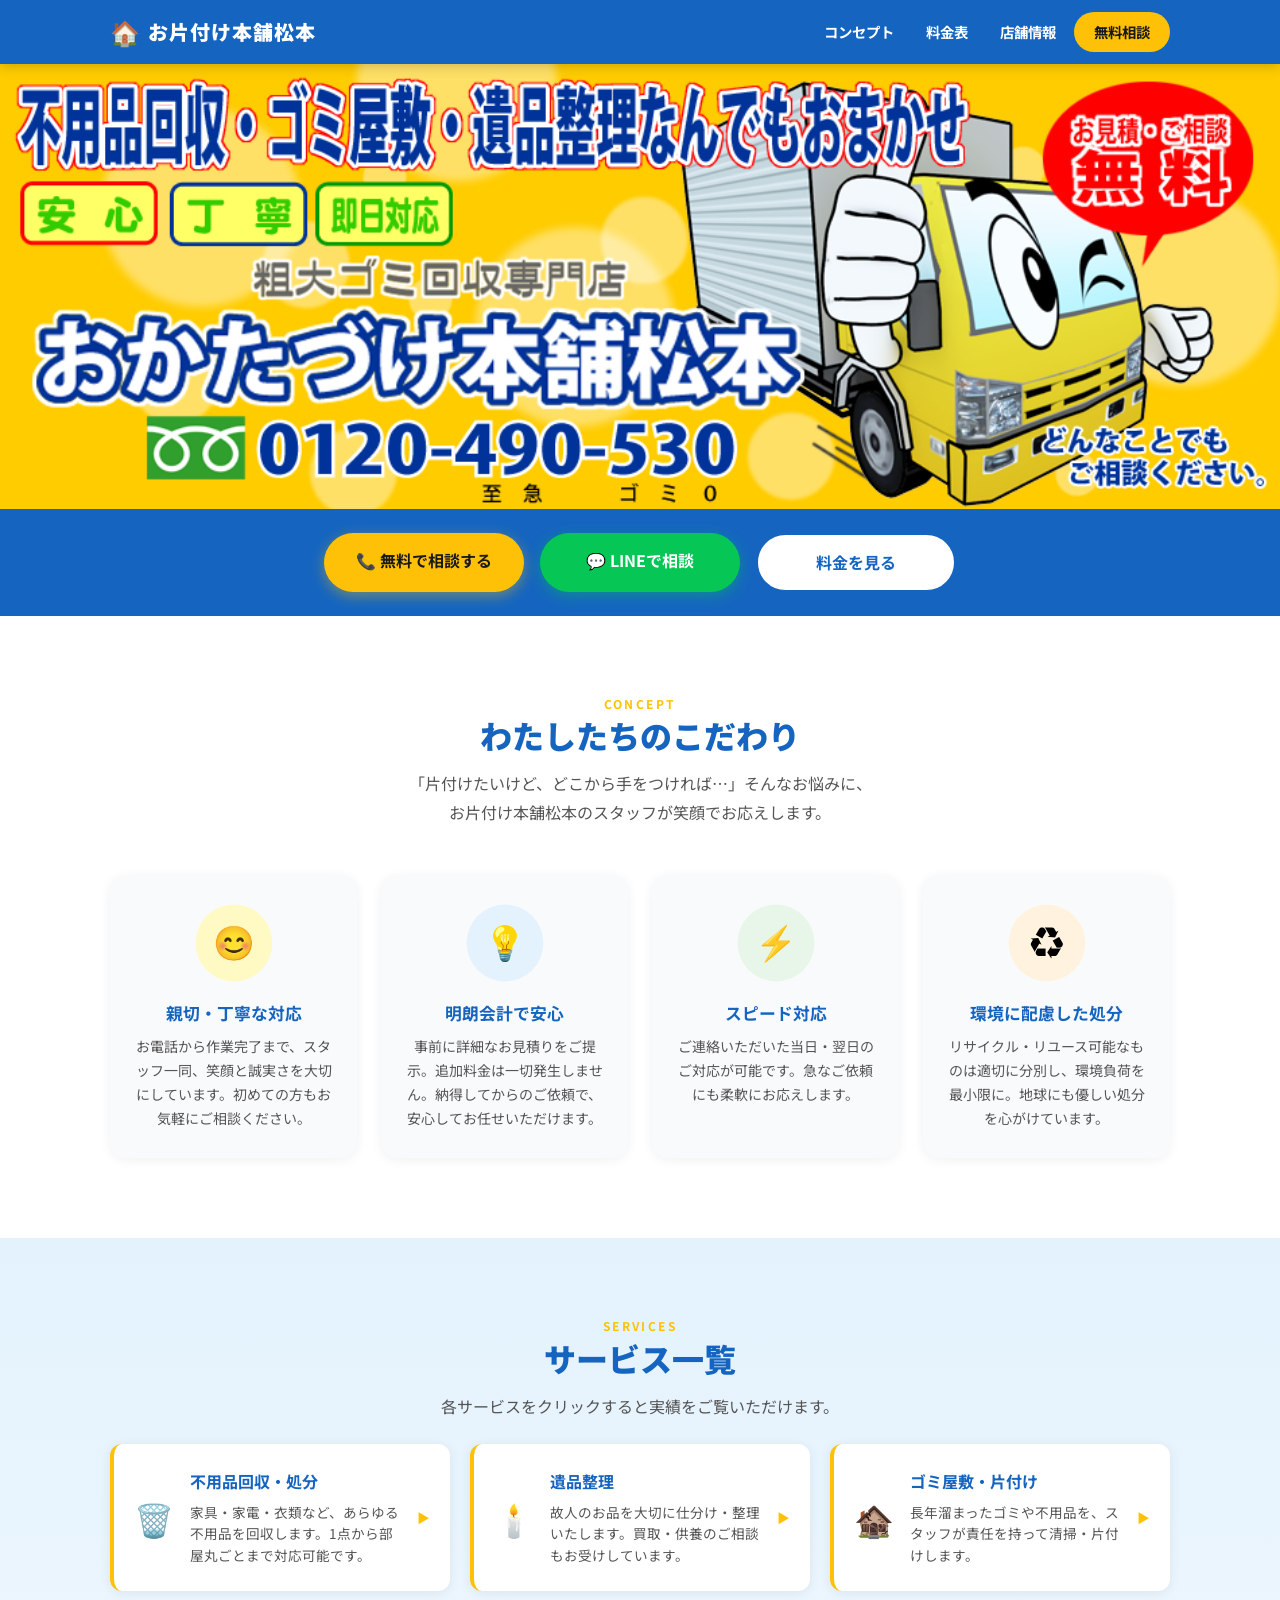
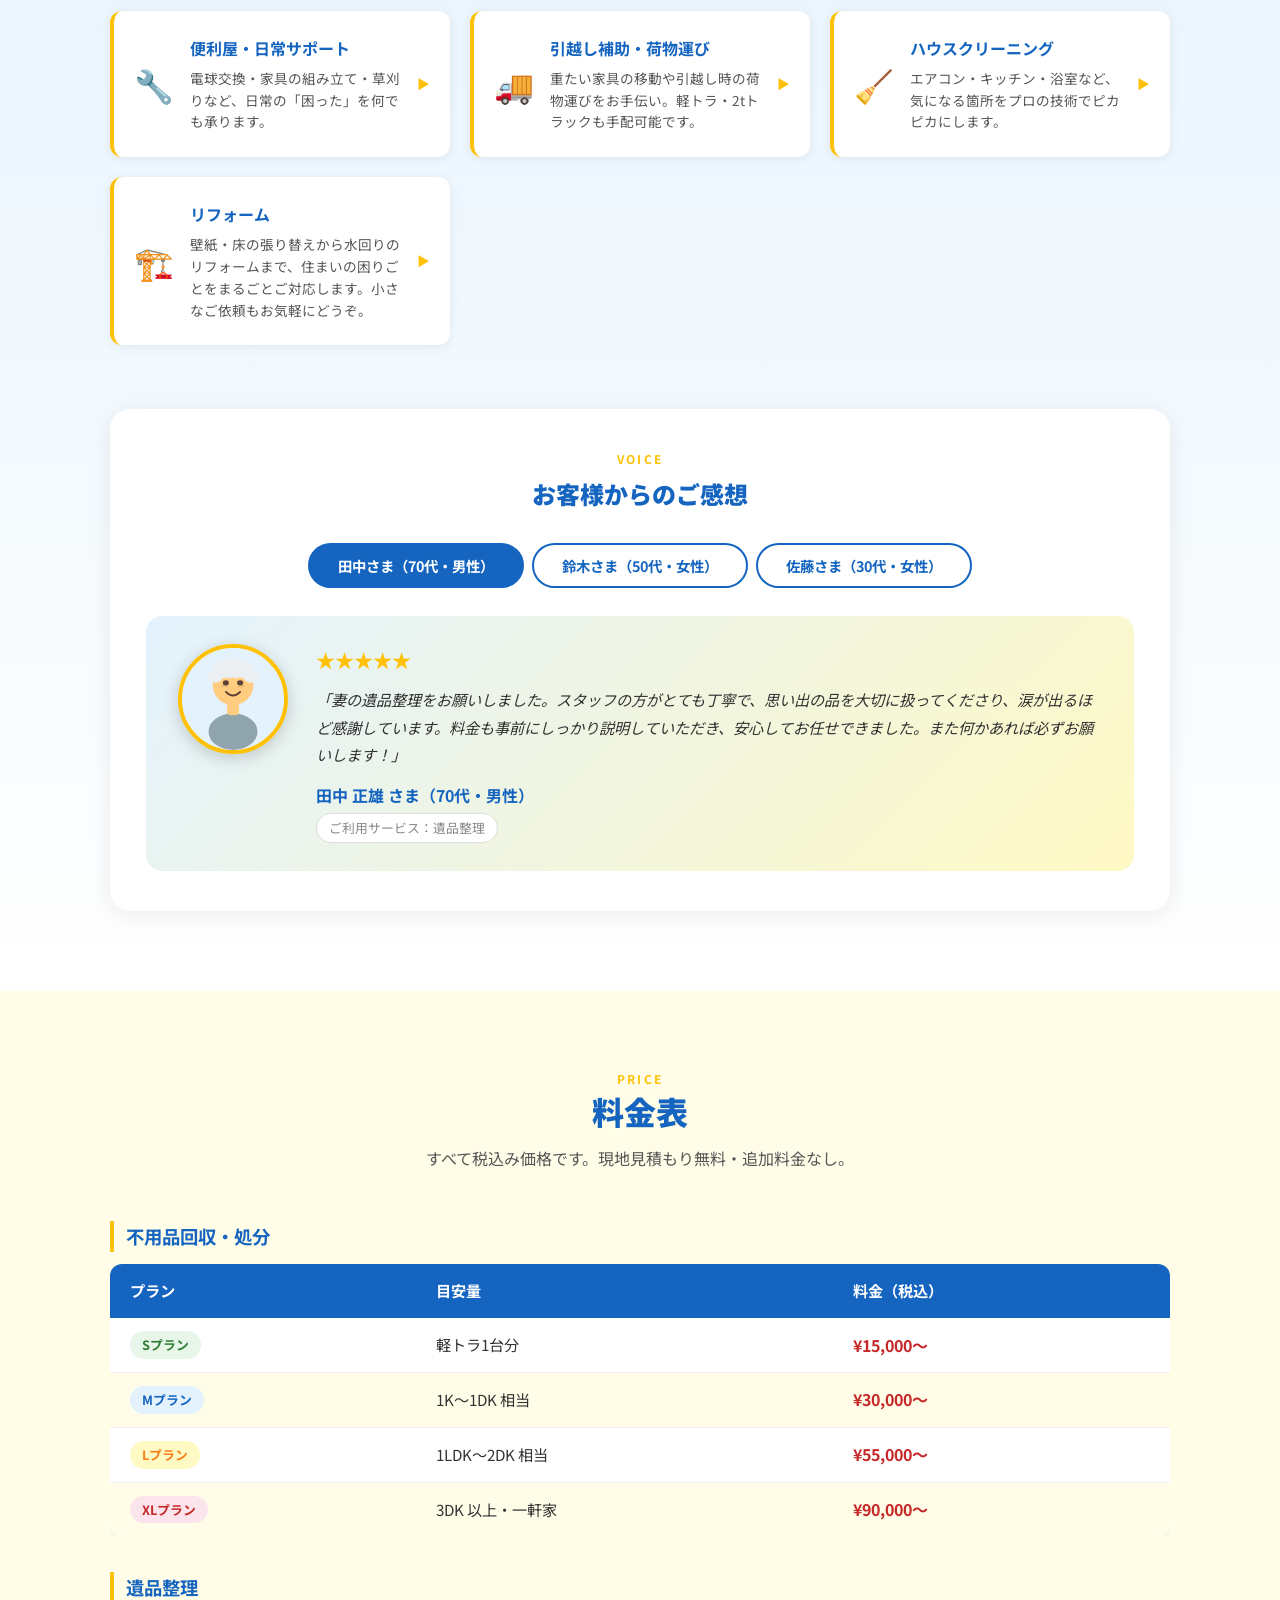
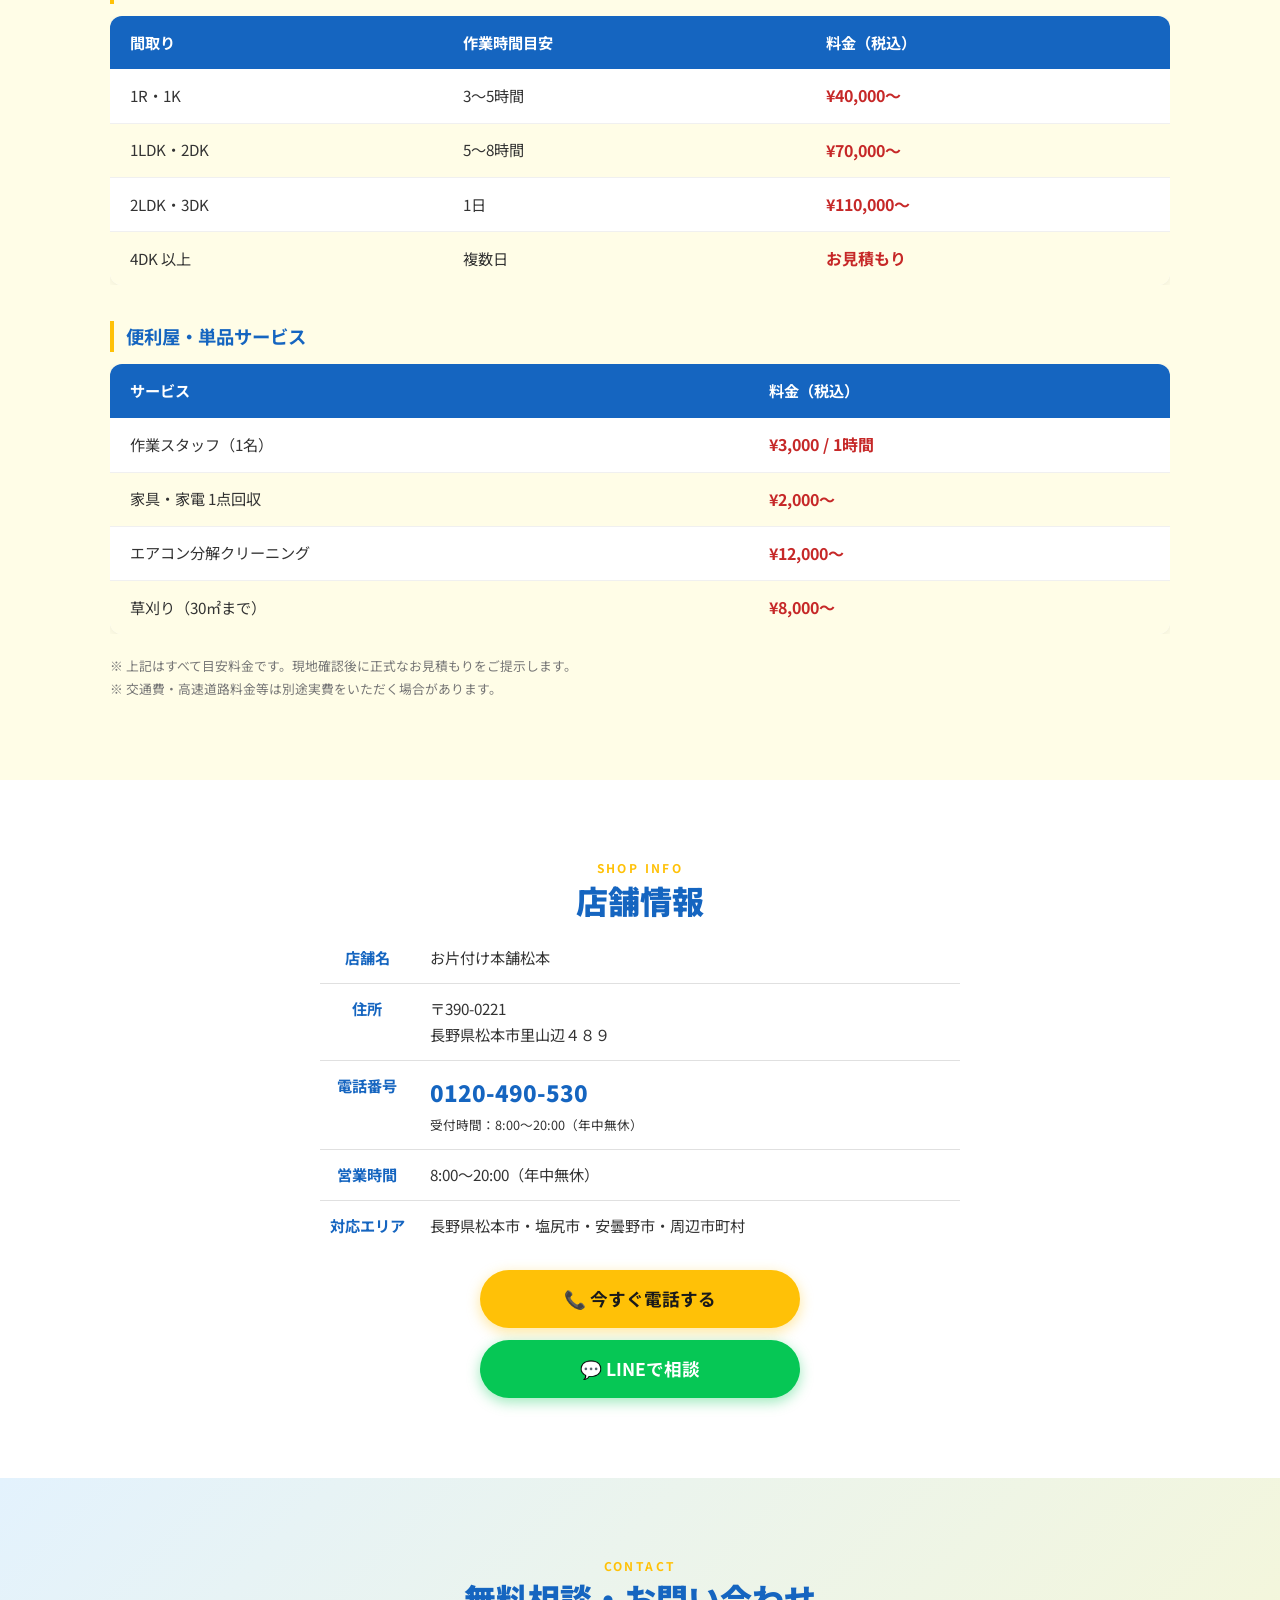
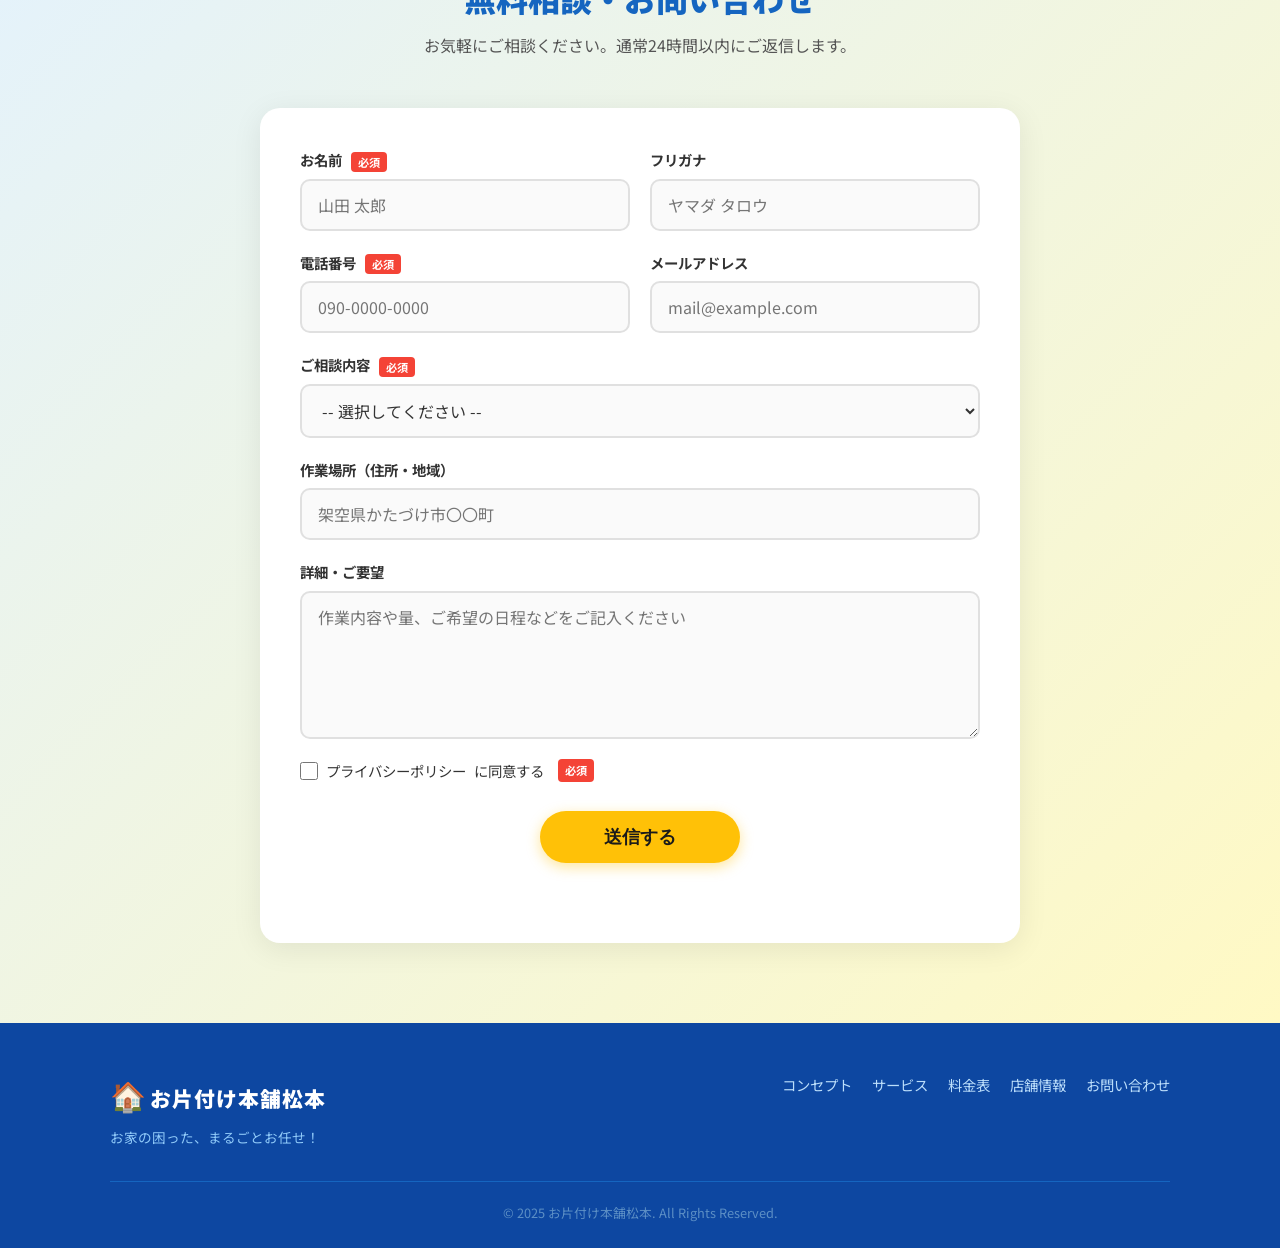
==== index.html @ a3d0c319 "Initial commit" ====
<!DOCTYPE html>
<html lang="ja" prefix="og: https://ogp.me/ns#">
<head>
  <meta charset="UTF-8" />
  <meta name="viewport" content="width=device-width, initial-scale=1.0" />

  <!-- ===== SEO 基本メタ ===== -->
  <title>お片付け本舗松本｜松本市の不用品回収・遺品整理・ゴミ屋敷片付け・リフォーム 0120-490-530</title>
  <meta name="description" content="長野県松本市の不用品回収・遺品整理・ゴミ屋敷片付け・便利屋・ハウスクリーニング・リフォームならお片付け本舗松本にお任せ！即日対応・明朗会計・無料見積もり。0120-490-530へお気軽にどうぞ。松本市・塩尻市・安曇野市対応。" />
  <meta name="keywords" content="不用品回収 松本市,遺品整理 松本市,ゴミ屋敷 片付け 松本,便利屋 松本,ハウスクリーニング 松本,リフォーム 松本,不用品処分 長野県,粗大ゴミ 松本,お片付け本舗松本" />
  <meta name="robots" content="index, follow" />
  <meta name="author" content="お片付け本舗松本" />
  <link rel="canonical" href="https://okatazuke-matsumoto.jp/" />

  <!-- ===== OGP（SNSシェア用） ===== -->
  <meta property="og:type" content="website" />
  <meta property="og:title" content="お片付け本舗松本｜松本市の不用品回収・遺品整理・ゴミ屋敷片付け" />
  <meta property="og:description" content="松本市・塩尻市・安曇野市の不用品回収・遺品整理・ゴミ屋敷片付けはお片付け本舗松本へ。即日対応・無料見積もり。0120-490-530" />
  <meta property="og:url" content="https://okatazuke-matsumoto.jp/" />
  <meta property="og:site_name" content="お片付け本舗松本" />
  <meta property="og:image" content="https://okatazuke-matsumoto.jp/images/image-1780885505941.png" />
  <meta property="og:locale" content="ja_JP" />
  <meta name="twitter:card" content="summary_large_image" />
  <meta name="twitter:title" content="お片付け本舗松本｜松本市の不用品回収・遺品整理" />
  <meta name="twitter:description" content="松本市・塩尻市・安曇野市の不用品回収・遺品整理・ゴミ屋敷片付けはお片付け本舗松本へ。即日対応・無料見積もり。0120-490-530" />
  <meta name="twitter:image" content="https://okatazuke-matsumoto.jp/images/image-1780885505941.png" />

  <!-- ===== 構造化データ（JSON-LD） ===== -->
  <script type="application/ld+json">
  {
    "@context": "https://schema.org",
    "@type": "LocalBusiness",
    "name": "お片付け本舗松本",
    "description": "松本市・塩尻市・安曇野市の不用品回収・遺品整理・ゴミ屋敷片付け・便利屋・ハウスクリーニング・リフォームを行う専門店",
    "url": "https://okatazuke-matsumoto.jp/",
    "telephone": "0120-490-530",
    "address": {
      "@type": "PostalAddress",
      "streetAddress": "里山辺４８９",
      "addressLocality": "松本市",
      "addressRegion": "長野県",
      "postalCode": "390-0221",
      "addressCountry": "JP"
    },
    "geo": {
      "@type": "GeoCoordinates",
      "latitude": 36.2048,
      "longitude": 137.9671
    },
    "openingHoursSpecification": {
      "@type": "OpeningHoursSpecification",
      "dayOfWeek": ["Monday","Tuesday","Wednesday","Thursday","Friday","Saturday","Sunday"],
      "opens": "08:00",
      "closes": "20:00"
    },
    "priceRange": "¥¥",
    "image": "https://okatazuke-matsumoto.jp/images/image-1780885505941.png",
    "areaServed": ["松本市","塩尻市","安曇野市"],
    "serviceType": ["不用品回収","遺品整理","ゴミ屋敷片付け","便利屋","ハウスクリーニング","リフォーム"],
    "hasMap": "https://maps.google.com/?q=長野県松本市里山辺489"
  }
  </script>

  <link rel="stylesheet" href="css/style.css?v=2" />
  <link rel="preconnect" href="https://fonts.googleapis.com" />
  <link rel="preconnect" href="https://fonts.gstatic.com" crossorigin />
  <link href="https://fonts.googleapis.com/css2?family=Noto+Sans+JP:wght@400;700;900&display=swap" rel="stylesheet" />
</head>
<body>

  <!-- ========== ヘッダー / ナビ ========== -->
  <header class="site-header">
    <div class="header-inner">
      <div class="logo">
        <span class="logo-icon">🏠</span>
        <span class="logo-text">お片付け本舗松本</span>
      </div>
      <button class="hamburger" id="hamburger" aria-label="メニューを開く">
        <span></span><span></span><span></span>
      </button>
      <nav class="global-nav" id="global-nav">
        <ul>
          <li><a href="#concept">コンセプト</a></li>
          <li><a href="#price">料金表</a></li>
          <li><a href="#shop">店舗情報</a></li>
          <li><a href="#contact" class="nav-cta">無料相談</a></li>
        </ul>
      </nav>
    </div>
  </header>

  <!-- ========== トップバナー ========== -->
  <div class="top-banner">
    <img src="images/image-1780885505941.png" alt="松本市の不用品回収・ゴミ屋敷片付け・遺品整理はお片付け本舗松本へ。0120-490-530 即日対応・無料見積もり" width="960" height="200" loading="eager" />
  </div>

  <!-- ========== CTA ボタンエリア ========== -->
  <div class="hero-cta-bar">
    <a href="tel:0120490530" class="btn btn-primary">📞 無料で相談する</a>
    <a href="https://line.me/R/ti/p/@371yrdnm" class="btn btn-line" target="_blank" rel="noopener">💬 LINEで相談</a>
    <a href="#price" class="btn btn-secondary">料金を見る</a>
  </div>

  <!-- ========== ヒーロー ========== -->
  <section class="hero" id="top">
    <div class="hero-bg">
      <!-- SVGイラスト（家とトラック） -->
      <svg class="hero-illust" viewBox="0 0 800 400" xmlns="http://www.w3.org/2000/svg" aria-hidden="true">
        <!-- 空 -->
        <rect width="800" height="400" fill="#e8f4fd"/>
        <!-- 雲 -->
        <ellipse cx="150" cy="80" rx="70" ry="35" fill="white" opacity="0.9"/>
        <ellipse cx="200" cy="65" rx="55" ry="30" fill="white" opacity="0.9"/>
        <ellipse cx="100" cy="75" rx="50" ry="28" fill="white" opacity="0.9"/>
        <ellipse cx="600" cy="60" rx="60" ry="28" fill="white" opacity="0.85"/>
        <ellipse cx="650" cy="48" rx="50" ry="25" fill="white" opacity="0.85"/>
        <ellipse cx="555" cy="58" rx="45" ry="22" fill="white" opacity="0.85"/>
        <!-- 太陽 -->
        <circle cx="700" cy="90" r="45" fill="#FFD700" opacity="0.9"/>
        <circle cx="700" cy="90" r="38" fill="#FFC200"/>
        <!-- 地面 -->
        <rect y="310" width="800" height="90" fill="#8BC34A"/>
        <rect y="340" width="800" height="60" fill="#7CB342"/>
        <!-- 道路 -->
        <rect y="330" width="800" height="40" fill="#90A4AE"/>
        <rect x="370" y="345" width="60" height="8" fill="white" rx="4"/>
        <!-- 家 -->
        <rect x="50" y="200" width="180" height="130" fill="#FFF9C4" rx="4"/>
        <polygon points="50,200 140,120 230,200" fill="#F9A825"/>
        <rect x="110" y="245" width="60" height="85" fill="#8D6E63" rx="3"/>
        <rect x="70" y="225" width="45" height="45" fill="#81D4FA" rx="3"/>
        <rect x="165" y="225" width="45" height="45" fill="#81D4FA" rx="3"/>
        <!-- 窓の格子 -->
        <line x1="92" y1="225" x2="92" y2="270" stroke="#B0BEC5" stroke-width="1.5"/>
        <line x1="70" y1="247" x2="115" y2="247" stroke="#B0BEC5" stroke-width="1.5"/>
        <line x1="187" y1="225" x2="187" y2="270" stroke="#B0BEC5" stroke-width="1.5"/>
        <line x1="165" y1="247" x2="210" y2="247" stroke="#B0BEC5" stroke-width="1.5"/>
        <!-- 木 -->
        <rect x="258" y="260" width="12" height="70" fill="#795548"/>
        <circle cx="264" cy="235" r="38" fill="#66BB6A"/>
        <circle cx="240" cy="255" r="28" fill="#81C784"/>
        <circle cx="290" cy="250" r="30" fill="#4CAF50"/>
        <!-- トラック -->
        <rect x="430" y="260" width="240" height="80" fill="#1565C0" rx="8"/>
        <rect x="600" y="225" width="70" height="115" fill="#1976D2" rx="6"/>
        <!-- キャビン窓 -->
        <rect x="608" y="235" width="52" height="40" fill="#81D4FA" rx="4"/>
        <!-- タイヤ -->
        <circle cx="480" cy="345" r="22" fill="#37474F"/>
        <circle cx="480" cy="345" r="13" fill="#607D8B"/>
        <circle cx="600" cy="345" r="22" fill="#37474F"/>
        <circle cx="600" cy="345" r="13" fill="#607D8B"/>
        <circle cx="650" cy="345" r="22" fill="#37474F"/>
        <circle cx="650" cy="345" r="13" fill="#607D8B"/>
        <!-- トラックのロゴ -->
        <text x="490" y="310" font-size="20" fill="white" font-family="sans-serif" font-weight="bold">お片付け本舗松本</text>
        <!-- 荷物ダンボール -->
        <rect x="445" y="230" width="50" height="40" fill="#FFCC80" rx="3"/>
        <rect x="505" y="215" width="55" height="55" fill="#FFB74D" rx="3"/>
        <rect x="565" y="235" width="45" height="35" fill="#FFA726" rx="3"/>
        <line x1="445" y1="250" x2="495" y2="250" stroke="#E65100" stroke-width="1.5"/>
        <line x1="470" y1="230" x2="470" y2="270" stroke="#E65100" stroke-width="1.5"/>
        <line x1="505" y1="242" x2="560" y2="242" stroke="#E65100" stroke-width="1.5"/>
        <line x1="532" y1="215" x2="532" y2="270" stroke="#E65100" stroke-width="1.5"/>
        <!-- 人物（スタッフ）-->
        <circle cx="390" cy="270" r="18" fill="#FFCC80"/>
        <rect x="373" y="288" width="34" height="42" fill="#1565C0" rx="4"/>
        <rect x="365" y="290" width="14" height="28" fill="#1565C0" rx="4"/>
        <rect x="407" y="290" width="14" height="28" fill="#1565C0" rx="4"/>
        <rect x="378" y="330" width="13" height="30" fill="#37474F" rx="3"/>
        <rect x="395" y="330" width="13" height="30" fill="#37474F" rx="3"/>
        <!-- ヘルメット -->
        <ellipse cx="390" cy="258" rx="20" ry="14" fill="#F9A825"/>
      </svg>
    </div>
    <div class="hero-content">
      <p class="hero-sub">不用品処分・遺品整理・便利屋サービス</p>
      <h1 class="hero-title">お家の困った、<br>まるごとお任せ！</h1>
      <p class="hero-desc">
        即日対応・明朗会計・丁寧な作業で<br>
        地域のみなさまのお悩みを解決します
      </p>
      <div class="hero-btns">
        <a href="tel:0120490530" class="btn btn-primary">📞 無料で相談する</a>
        <a href="#price" class="btn btn-secondary">料金を見る</a>
      </div>
      <div class="hero-badges">
        <span class="badge">📞 即日対応</span>
        <span class="badge">💰 明朗会計</span>
        <span class="badge">♻️ エコ回収</span>
      </div>
    </div>
  </section>

  <!-- ========== コンセプト ========== -->
  <section class="concept" id="concept">
    <div class="container">
      <h2 class="section-title">
        <span class="title-en">CONCEPT</span>
        わたしたちのこだわり
      </h2>
      <p class="section-lead">
        「片付けたいけど、どこから手をつければ…」そんなお悩みに、<br class="pc-only">
        お片付け本舗松本のスタッフが笑顔でお応えします。
      </p>
      <div class="concept-grid">
        <div class="concept-card">
          <div class="concept-illust">
            <svg viewBox="0 0 100 100" xmlns="http://www.w3.org/2000/svg">
              <circle cx="50" cy="50" r="48" fill="#FFF9C4"/>
              <text x="50" y="65" text-anchor="middle" font-size="42">😊</text>
            </svg>
          </div>
          <h3>親切・丁寧な対応</h3>
          <p>お電話から作業完了まで、スタッフ一同、笑顔と誠実さを大切にしています。初めての方もお気軽にご相談ください。</p>
        </div>
        <div class="concept-card">
          <div class="concept-illust">
            <svg viewBox="0 0 100 100" xmlns="http://www.w3.org/2000/svg">
              <circle cx="50" cy="50" r="48" fill="#E3F2FD"/>
              <text x="50" y="65" text-anchor="middle" font-size="42">💡</text>
            </svg>
          </div>
          <h3>明朗会計で安心</h3>
          <p>事前に詳細なお見積りをご提示。追加料金は一切発生しません。納得してからのご依頼で、安心してお任せいただけます。</p>
        </div>
        <div class="concept-card">
          <div class="concept-illust">
            <svg viewBox="0 0 100 100" xmlns="http://www.w3.org/2000/svg">
              <circle cx="50" cy="50" r="48" fill="#E8F5E9"/>
              <text x="50" y="65" text-anchor="middle" font-size="42">⚡</text>
            </svg>
          </div>
          <h3>スピード対応</h3>
          <p>ご連絡いただいた当日・翌日のご対応が可能です。急なご依頼にも柔軟にお応えします。</p>
        </div>
        <div class="concept-card">
          <div class="concept-illust">
            <svg viewBox="0 0 100 100" xmlns="http://www.w3.org/2000/svg">
              <circle cx="50" cy="50" r="48" fill="#FFF3E0"/>
              <text x="50" y="65" text-anchor="middle" font-size="42">♻️</text>
            </svg>
          </div>
          <h3>環境に配慮した処分</h3>
          <p>リサイクル・リユース可能なものは適切に分別し、環境負荷を最小限に。地球にも優しい処分を心がけています。</p>
        </div>
      </div>
    </div>
  </section>

  <!-- ========== サービス一覧 ========== -->
  <section class="services" id="services">
    <div class="container">
      <h2 class="section-title">
        <span class="title-en">SERVICES</span>
        サービス一覧
      </h2>
      <p class="section-lead service-lead">各サービスをクリックすると実績をご覧いただけます。</p>
      <div class="service-list">
        <div class="service-item" data-service="fuyo" role="button" tabindex="0">
          <span class="service-icon">🗑️</span>
          <div>
            <h3>不用品回収・処分</h3>
            <p>家具・家電・衣類など、あらゆる不用品を回収します。1点から部屋丸ごとまで対応可能です。</p>
          </div>
          <span class="service-arrow">▶</span>
        </div>
        <div class="service-item" data-service="ihin" role="button" tabindex="0">
          <span class="service-icon">🕯️</span>
          <div>
            <h3>遺品整理</h3>
            <p>故人のお品を大切に仕分け・整理いたします。買取・供養のご相談もお受けしています。</p>
          </div>
          <span class="service-arrow">▶</span>
        </div>
        <div class="service-item" data-service="gomi" role="button" tabindex="0">
          <span class="service-icon">🏚️</span>
          <div>
            <h3>ゴミ屋敷・片付け</h3>
            <p>長年溜まったゴミや不用品を、スタッフが責任を持って清掃・片付けします。</p>
          </div>
          <span class="service-arrow">▶</span>
        </div>
        <div class="service-item" data-service="benriya" role="button" tabindex="0">
          <span class="service-icon">🔧</span>
          <div>
            <h3>便利屋・日常サポート</h3>
            <p>電球交換・家具の組み立て・草刈りなど、日常の「困った」を何でも承ります。</p>
          </div>
          <span class="service-arrow">▶</span>
        </div>
        <div class="service-item" data-service="hikkoshi" role="button" tabindex="0">
          <span class="service-icon">🚚</span>
          <div>
            <h3>引越し補助・荷物運び</h3>
            <p>重たい家具の移動や引越し時の荷物運びをお手伝い。軽トラ・2tトラックも手配可能です。</p>
          </div>
          <span class="service-arrow">▶</span>
        </div>
        <div class="service-item" data-service="cleaning" role="button" tabindex="0">
          <span class="service-icon">🧹</span>
          <div>
            <h3>ハウスクリーニング</h3>
            <p>エアコン・キッチン・浴室など、気になる箇所をプロの技術でピカピカにします。</p>
          </div>
          <span class="service-arrow">▶</span>
        </div>
        <div class="service-item" data-service="reform" role="button" tabindex="0">
          <span class="service-icon">🏗️</span>
          <div>
            <h3>リフォーム</h3>
            <p>壁紙・床の張り替えから水回りのリフォームまで、住まいの困りごとをまるごとご対応します。小さなご依頼もお気軽にどうぞ。</p>
          </div>
          <span class="service-arrow">▶</span>
        </div>
      </div>

      <!-- ========== お客様の声タブ ========== -->
      <div class="voice-section">
        <h3 class="voice-title">
          <span class="title-en">VOICE</span>
          お客様からのご感想
        </h3>
        <div class="voice-tabs">
          <button class="voice-tab active" data-tab="0">田中さま（70代・男性）</button>
          <button class="voice-tab" data-tab="1">鈴木さま（50代・女性）</button>
          <button class="voice-tab" data-tab="2">佐藤さま（30代・女性）</button>
        </div>
        <div class="voice-panels">

          <!-- 感想1：老人男性 -->
          <div class="voice-panel active" data-panel="0">
            <div class="voice-card">
              <div class="voice-avatar">
                <svg viewBox="0 0 100 100" xmlns="http://www.w3.org/2000/svg">
                  <circle cx="50" cy="50" r="50" fill="#E3F2FD"/>
                  <!-- 頭・顔 -->
                  <circle cx="50" cy="36" r="20" fill="#FFCC80"/>
                  <!-- 白髪 -->
                  <ellipse cx="50" cy="20" rx="20" ry="9" fill="#ECEFF1"/>
                  <ellipse cx="32" cy="28" rx="8" ry="6" fill="#ECEFF1"/>
                  <ellipse cx="68" cy="28" rx="8" ry="6" fill="#ECEFF1"/>
                  <!-- シワ -->
                  <path d="M39 38 Q42 36 45 38" stroke="#D7A86E" stroke-width="1.2" fill="none"/>
                  <path d="M55 38 Q58 36 61 38" stroke="#D7A86E" stroke-width="1.2" fill="none"/>
                  <!-- 目 -->
                  <ellipse cx="43" cy="34" rx="3" ry="2.5" fill="#5D4037"/>
                  <ellipse cx="57" cy="34" rx="3" ry="2.5" fill="#5D4037"/>
                  <!-- 眉（白眉） -->
                  <path d="M39 29 Q43 27 47 29" stroke="#ECEFF1" stroke-width="2" fill="none" stroke-linecap="round"/>
                  <path d="M53 29 Q57 27 61 29" stroke="#ECEFF1" stroke-width="2" fill="none" stroke-linecap="round"/>
                  <!-- 笑顔 -->
                  <path d="M43 43 Q50 50 57 43" stroke="#5D4037" stroke-width="1.8" fill="none" stroke-linecap="round"/>
                  <!-- 体 -->
                  <ellipse cx="50" cy="82" rx="24" ry="18" fill="#90A4AE"/>
                  <!-- 首 -->
                  <rect x="44" y="54" width="12" height="12" rx="4" fill="#FFCC80"/>
                </svg>
              </div>
              <div class="voice-content">
                <div class="voice-stars">★★★★★</div>
                <p class="voice-comment">「妻の遺品整理をお願いしました。スタッフの方がとても丁寧で、思い出の品を大切に扱ってくださり、涙が出るほど感謝しています。料金も事前にしっかり説明していただき、安心してお任せできました。また何かあれば必ずお願いします！」</p>
                <p class="voice-name">田中 正雄 さま（70代・男性）</p>
                <p class="voice-service">ご利用サービス：遺品整理</p>
              </div>
            </div>
          </div>

          <!-- 感想2：中年女性 -->
          <div class="voice-panel" data-panel="1">
            <div class="voice-card">
              <div class="voice-avatar">
                <svg viewBox="0 0 100 100" xmlns="http://www.w3.org/2000/svg">
                  <circle cx="50" cy="50" r="50" fill="#FFF9C4"/>
                  <!-- 頭・顔 -->
                  <circle cx="50" cy="36" r="20" fill="#FFAB91"/>
                  <!-- 髪（ミディアム・黒） -->
                  <ellipse cx="50" cy="19" rx="20" ry="10" fill="#4E342E"/>
                  <ellipse cx="30" cy="34" rx="8" ry="14" fill="#4E342E"/>
                  <ellipse cx="70" cy="34" rx="8" ry="14" fill="#4E342E"/>
                  <!-- 目 -->
                  <ellipse cx="43" cy="34" rx="3.5" ry="3" fill="#3E2723"/>
                  <ellipse cx="57" cy="34" rx="3.5" ry="3" fill="#3E2723"/>
                  <!-- まつ毛 -->
                  <path d="M40 31 Q43 29 46 31" stroke="#3E2723" stroke-width="1.5" fill="none"/>
                  <path d="M54 31 Q57 29 60 31" stroke="#3E2723" stroke-width="1.5" fill="none"/>
                  <!-- 眉 -->
                  <path d="M39 28 Q43 26 47 28" stroke="#4E342E" stroke-width="2" fill="none" stroke-linecap="round"/>
                  <path d="M53 28 Q57 26 61 28" stroke="#4E342E" stroke-width="2" fill="none" stroke-linecap="round"/>
                  <!-- ほほ紅 -->
                  <ellipse cx="38" cy="40" rx="5" ry="3" fill="#FFCDD2" opacity=".6"/>
                  <ellipse cx="62" cy="40" rx="5" ry="3" fill="#FFCDD2" opacity=".6"/>
                  <!-- 笑顔 -->
                  <path d="M43 44 Q50 51 57 44" stroke="#5D4037" stroke-width="1.8" fill="none" stroke-linecap="round"/>
                  <!-- 体 -->
                  <ellipse cx="50" cy="82" rx="24" ry="18" fill="#F48FB1"/>
                  <rect x="44" y="54" width="12" height="12" rx="4" fill="#FFAB91"/>
                </svg>
              </div>
              <div class="voice-content">
                <div class="voice-stars">★★★★★</div>
                <p class="voice-comment">「引越し前の不用品整理でお世話になりました。大量の家具や家電があってどうなるかと思いましたが、スタッフ3名が手際よく作業してくださり、半日で片付きました。見積もりも明確で追加料金なしで安心でした。友人にも紹介したいと思います！」</p>
                <p class="voice-name">鈴木 久美子 さま（50代・女性）</p>
                <p class="voice-service">ご利用サービス：不用品回収・処分</p>
              </div>
            </div>
          </div>

          <!-- 感想3：若い奥様 -->
          <div class="voice-panel" data-panel="2">
            <div class="voice-card">
              <div class="voice-avatar">
                <svg viewBox="0 0 100 100" xmlns="http://www.w3.org/2000/svg">
                  <circle cx="50" cy="50" r="50" fill="#E8F5E9"/>
                  <!-- 頭・顔 -->
                  <circle cx="50" cy="36" r="20" fill="#FFE0B2"/>
                  <!-- 髪（ロング・黒） -->
                  <ellipse cx="50" cy="18" rx="20" ry="10" fill="#212121"/>
                  <rect x="30" y="20" width="8" height="28" rx="4" fill="#212121"/>
                  <rect x="62" y="20" width="8" height="28" rx="4" fill="#212121"/>
                  <ellipse cx="50" cy="17" rx="20" ry="8" fill="#212121"/>
                  <!-- 目 -->
                  <ellipse cx="43" cy="34" rx="3.5" ry="3.2" fill="#3E2723"/>
                  <ellipse cx="57" cy="34" rx="3.5" ry="3.2" fill="#3E2723"/>
                  <!-- まつ毛 -->
                  <path d="M39 30 Q43 28 47 30" stroke="#212121" stroke-width="2" fill="none"/>
                  <path d="M53 30 Q57 28 61 30" stroke="#212121" stroke-width="2" fill="none"/>
                  <!-- 眉 -->
                  <path d="M40 27 Q43 25.5 46 27" stroke="#212121" stroke-width="1.5" fill="none" stroke-linecap="round"/>
                  <path d="M54 27 Q57 25.5 60 27" stroke="#212121" stroke-width="1.5" fill="none" stroke-linecap="round"/>
                  <!-- ほほ紅 -->
                  <ellipse cx="37" cy="40" rx="5" ry="3" fill="#FFCDD2" opacity=".7"/>
                  <ellipse cx="63" cy="40" rx="5" ry="3" fill="#FFCDD2" opacity=".7"/>
                  <!-- 笑顔・歯 -->
                  <path d="M43 44 Q50 52 57 44" stroke="#5D4037" stroke-width="1.8" fill="none" stroke-linecap="round"/>
                  <!-- 体（エプロン風） -->
                  <ellipse cx="50" cy="82" rx="24" ry="18" fill="#81D4FA"/>
                  <rect x="44" y="54" width="12" height="12" rx="4" fill="#FFE0B2"/>
                </svg>
              </div>
              <div class="voice-content">
                <div class="voice-stars">★★★★★</div>
                <p class="voice-comment">「長年放置してしまった部屋の片付けをお願いしました。恥ずかしくてなかなか頼めなかったのですが、スタッフの方が全く嫌な顔をせずにテキパキと作業してくださり、本当に助かりました。部屋がすっきりして気持ちも楽になりました。ありがとうございました！」</p>
                <p class="voice-name">佐藤 さやか さま（30代・女性）</p>
                <p class="voice-service">ご利用サービス：ゴミ屋敷・片付け</p>
              </div>
            </div>
          </div>

        </div><!-- /voice-panels -->
      </div><!-- /voice-section -->
    </div>
  </section>

  <!-- ========== 実績モーダル ========== -->
  <div class="modal-overlay" id="modal-overlay" role="dialog" aria-modal="true" aria-labelledby="modal-title">
    <div class="modal">
      <div class="modal-header">
        <h2 class="modal-title" id="modal-title"></h2>
        <button class="modal-close" id="modal-close" aria-label="閉じる">✕</button>
      </div>
      <div class="modal-body">
        <div class="modal-gallery" id="modal-gallery">
          <!-- 実績カードがJSで挿入される -->
        </div>
        <div class="modal-empty" id="modal-empty">
          <p>まだ実績が登録されていません。</p>
        </div>
      </div>
      <!-- 管理者エリア（非表示） -->
      <div class="admin-area" id="admin-area" style="display:none;">
        <div class="admin-login" id="admin-login">
          <div class="admin-login-form" id="admin-login-form">
            <input type="password" id="admin-pw" placeholder="パスワードを入力" />
            <button class="btn btn-primary" id="admin-pw-submit">ログイン</button>
            <p class="admin-login-msg" id="admin-login-msg"></p>
          </div>
        </div>
        <div class="admin-panel" id="admin-panel" style="display:none;">
          <h4>実績を追加する</h4>
          <div class="admin-form">
            <label>画像URL</label>
            <input type="url" id="admin-img-url" placeholder="https://example.com/image.jpg" />
            <label>作業コメント</label>
            <textarea id="admin-comment" rows="3" placeholder="作業内容・ビフォーアフターなどを入力"></textarea>
            <button class="btn btn-primary" id="admin-add-btn">追加する</button>
          </div>
          <button class="btn-admin-logout" id="admin-logout-btn">ログアウト</button>
        </div>
      </div>
    </div>
  </div>

  <!-- ========== 料金表 ========== -->
  <section class="price" id="price">
    <div class="container">
      <h2 class="section-title">
        <span class="title-en">PRICE</span>
        料金表
      </h2>
      <p class="section-lead">すべて税込み価格です。現地見積もり無料・追加料金なし。</p>

      <h3 class="price-category">不用品回収・処分</h3>
      <div class="price-table-wrap">
        <table class="price-table">
          <thead>
            <tr>
              <th>プラン</th>
              <th>目安量</th>
              <th>料金（税込）</th>
            </tr>
          </thead>
          <tbody>
            <tr>
              <td><span class="plan-tag plan-s">Sプラン</span></td>
              <td>軽トラ1台分</td>
              <td class="price-val">¥15,000〜</td>
            </tr>
            <tr>
              <td><span class="plan-tag plan-m">Mプラン</span></td>
              <td>1K〜1DK 相当</td>
              <td class="price-val">¥30,000〜</td>
            </tr>
            <tr>
              <td><span class="plan-tag plan-l">Lプラン</span></td>
              <td>1LDK〜2DK 相当</td>
              <td class="price-val">¥55,000〜</td>
            </tr>
            <tr>
              <td><span class="plan-tag plan-xl">XLプラン</span></td>
              <td>3DK 以上・一軒家</td>
              <td class="price-val">¥90,000〜</td>
            </tr>
          </tbody>
        </table>
      </div>

      <h3 class="price-category">遺品整理</h3>
      <div class="price-table-wrap">
        <table class="price-table">
          <thead>
            <tr>
              <th>間取り</th>
              <th>作業時間目安</th>
              <th>料金（税込）</th>
            </tr>
          </thead>
          <tbody>
            <tr><td>1R・1K</td><td>3〜5時間</td><td class="price-val">¥40,000〜</td></tr>
            <tr><td>1LDK・2DK</td><td>5〜8時間</td><td class="price-val">¥70,000〜</td></tr>
            <tr><td>2LDK・3DK</td><td>1日</td><td class="price-val">¥110,000〜</td></tr>
            <tr><td>4DK 以上</td><td>複数日</td><td class="price-val">お見積もり</td></tr>
          </tbody>
        </table>
      </div>

      <h3 class="price-category">便利屋・単品サービス</h3>
      <div class="price-table-wrap">
        <table class="price-table">
          <thead>
            <tr>
              <th>サービス</th>
              <th>料金（税込）</th>
            </tr>
          </thead>
          <tbody>
            <tr><td>作業スタッフ（1名）</td><td class="price-val">¥3,000 / 1時間</td></tr>
            <tr><td>家具・家電 1点回収</td><td class="price-val">¥2,000〜</td></tr>
            <tr><td>エアコン分解クリーニング</td><td class="price-val">¥12,000〜</td></tr>
            <tr><td>草刈り（30㎡まで）</td><td class="price-val">¥8,000〜</td></tr>
          </tbody>
        </table>
      </div>
      <p class="price-note">※ 上記はすべて目安料金です。現地確認後に正式なお見積もりをご提示します。<br>
      ※ 交通費・高速道路料金等は別途実費をいただく場合があります。</p>
    </div>
  </section>

  <!-- ========== 店舗情報 ========== -->
  <section class="shop" id="shop">
    <div class="container">
      <h2 class="section-title">
        <span class="title-en">SHOP INFO</span>
        店舗情報
      </h2>
      <div class="shop-inner shop-inner--nomap">
        <div class="shop-info">
          <table class="info-table">
            <tr>
              <th>店舗名</th>
              <td>お片付け本舗松本</td>
            </tr>
            <tr>
              <th>住所</th>
              <td>〒390-0221<br>長野県松本市里山辺４８９</td>
            </tr>
            <tr>
              <th>電話番号</th>
              <td><a href="tel:0120490530" class="tel-link">0120-490-530</a><br>
              <small>受付時間：8:00〜20:00（年中無休）</small></td>
            </tr>

            <tr>
              <th>営業時間</th>
              <td>8:00〜20:00（年中無休）</td>
            </tr>
            <tr>
              <th>対応エリア</th>
              <td>長野県松本市・塩尻市・安曇野市・周辺市町村</td>
            </tr>
          </table>
          <div class="shop-cta-btns">
            <a href="tel:0120490530" class="btn btn-primary btn-tel">📞 今すぐ電話する</a>
            <a href="https://line.me/R/ti/p/@371yrdnm" class="btn btn-line btn-tel" target="_blank" rel="noopener">💬 LINEで相談</a>
          </div>
        </div>
      </div>
    </div>
  </section>

  <!-- ========== お問い合わせ ========== -->
  <section class="contact" id="contact">
    <div class="container">
      <h2 class="section-title">
        <span class="title-en">CONTACT</span>
        無料相談・お問い合わせ
      </h2>
      <p class="section-lead">お気軽にご相談ください。通常24時間以内にご返信します。</p>
      <div class="contact-inner">
        <form class="contact-form" id="contact-form" action="https://api.web3forms.com/submit" method="POST" novalidate>
          <!-- ▼▼▼ Web3Forms 設定 ▼▼▼ -->
          <!-- access_key は web3forms.com で「受信したいメールアドレス」を登録すると無料で発行されます（アカウント登録不要）。
               下の YOUR_WEB3FORMS_ACCESS_KEY を、発行されたキーに貼り替えてください。 -->
          <input type="hidden" name="access_key" value="cfc92c92-93af-4d74-acd5-bf45c31e6fe6" />
          <input type="hidden" name="subject" value="【お片付け本舗松本】ホームページからお問い合わせがありました" />
          <input type="hidden" name="from_name" value="お片付け本舗松本 ホームページ" />
          <!-- スパムbot対策（人間には見えないダミー項目。botが入力すると自動でブロックされます） -->
          <input type="checkbox" name="botcheck" tabindex="-1" autocomplete="off" aria-hidden="true" style="display:none !important;" />
          <!-- ▲▲▲ Web3Forms 設定 ▲▲▲ -->
          <div class="form-row">
            <div class="form-group">
              <label for="name">お名前 <span class="required">必須</span></label>
              <input type="text" id="name" name="name" placeholder="山田 太郎" required />
            </div>
            <div class="form-group">
              <label for="name-kana">フリガナ</label>
              <input type="text" id="name-kana" name="name_kana" placeholder="ヤマダ タロウ" />
            </div>
          </div>
          <div class="form-row">
            <div class="form-group">
              <label for="tel">電話番号 <span class="required">必須</span></label>
              <input type="tel" id="tel" name="tel" placeholder="090-0000-0000" required />
            </div>
            <div class="form-group">
              <label for="email">メールアドレス</label>
              <input type="email" id="email" name="email" placeholder="mail@example.com" />
            </div>
          </div>
          <div class="form-group">
            <label for="service">ご相談内容 <span class="required">必須</span></label>
            <select id="service" name="service" required>
              <option value="">-- 選択してください --</option>
              <option value="fuyo">不用品回収・処分</option>
              <option value="ihin">遺品整理</option>
              <option value="gomi">ゴミ屋敷・片付け</option>
              <option value="benriya">便利屋サービス</option>
              <option value="hikkoshi">引越し補助</option>
              <option value="cleaning">ハウスクリーニング</option>
              <option value="other">その他</option>
            </select>
          </div>
          <div class="form-group">
            <label for="address">作業場所（住所・地域）</label>
            <input type="text" id="address" name="address" placeholder="架空県かたづけ市〇〇町" />
          </div>
          <div class="form-group">
            <label for="message">詳細・ご要望</label>
            <textarea id="message" name="message" rows="5" placeholder="作業内容や量、ご希望の日程などをご記入ください"></textarea>
          </div>
          <div class="form-group form-check">
            <label>
              <input type="checkbox" id="agree" name="agree" required />
              <a href="#" target="_blank">プライバシーポリシー</a>に同意する <span class="required">必須</span>
            </label>
          </div>
          <div class="form-submit">
            <button type="submit" class="btn btn-primary btn-submit">送信する</button>
          </div>
          <div class="form-message" id="form-message" aria-live="polite"></div>
        </form>
      </div>
    </div>
  </section>

  <!-- ========== フッター ========== -->
  <footer class="site-footer">
    <div class="container">
      <div class="footer-inner">
        <div class="footer-logo">
          <span class="logo-icon">🏠</span>
          <span class="logo-text">お片付け本舗松本</span>
          <p>お家の困った、まるごとお任せ！</p>
        </div>
        <nav class="footer-nav">
          <ul>
            <li><a href="#concept">コンセプト</a></li>
            <li><a href="#services">サービス</a></li>
            <li><a href="#price">料金表</a></li>
            <li><a href="#shop">店舗情報</a></li>
            <li><a href="#contact">お問い合わせ</a></li>
          </ul>
        </nav>
      </div>
      <p class="copyright">© 2025 お片付け本舗松本. All Rights Reserved.</p>
    </div>
  </footer>

  <script src="js/main.js?v=3"></script>
</body>
</html>
---- css/style.css ----
/* ========================================
   かたづけ本舗 - メインスタイルシート
   カラー: 黄色 #FFC107 / 青 #1565C0
======================================== */

/* ---------- リセット & ベース ---------- */
*, *::before, *::after { box-sizing: border-box; margin: 0; padding: 0; }

html { scroll-behavior: smooth; font-size: 16px; }

body {
  font-family: 'Noto Sans JP', 'Hiragino Kaku Gothic ProN', Meiryo, sans-serif;
  color: #333;
  background: #fff;
  line-height: 1.7;
}

a { color: inherit; text-decoration: none; transition: opacity .2s; }
a:hover { opacity: .75; }

img, svg { max-width: 100%; height: auto; display: block; }

/* ---------- 共通レイアウト ---------- */
.container {
  max-width: 1100px;
  margin: 0 auto;
  padding: 0 20px;
}

section { padding: 80px 0; }

.section-title {
  font-size: 2rem;
  font-weight: 900;
  text-align: center;
  color: #1565C0;
  margin-bottom: 12px;
  line-height: 1.3;
}

.title-en {
  display: block;
  font-size: .75rem;
  font-weight: 700;
  letter-spacing: .2em;
  color: #FFC107;
  margin-bottom: 4px;
}

.section-lead {
  text-align: center;
  color: #555;
  margin-bottom: 48px;
  line-height: 1.8;
}

.pc-only { display: inline; }

/* ---------- ボタン ---------- */
.btn {
  display: inline-block;
  padding: 14px 32px;
  border-radius: 50px;
  font-weight: 700;
  font-size: 1rem;
  cursor: pointer;
  transition: transform .15s, box-shadow .15s, opacity .2s;
  border: none;
  text-align: center;
}
.btn:hover { transform: translateY(-2px); box-shadow: 0 6px 20px rgba(0,0,0,.15); opacity: 1; }
.btn:active { transform: translateY(0); }

.btn-primary {
  background: #FFC107;
  color: #1a1a1a;
  box-shadow: 0 4px 14px rgba(255,193,7,.4);
}

.btn-secondary {
  background: #fff;
  color: #1565C0;
  border: 2px solid #1565C0;
}

.btn-tel { font-size: 1.1rem; margin-top: 20px; width: 100%; max-width: 320px; }
.btn-submit { min-width: 200px; font-size: 1.1rem; }

/* LINE相談ボタン（LINEブランドカラー） */
.btn-line {
  background: #06C755;
  color: #fff;
  box-shadow: 0 4px 14px rgba(6,199,85,.4);
}
.btn-line:hover { color: #fff; }

/* 店舗情報の電話＋LINEボタンの縦並び */
.shop-cta-btns {
  display: flex;
  flex-direction: column;
  align-items: center;
  gap: 12px;
  margin-top: 20px;
}
.shop-cta-btns .btn-tel { margin-top: 0; }

/* ========================================
   ヘッダー
======================================== */
.site-header {
  position: sticky;
  top: 0;
  z-index: 100;
  background: #1565C0;
  box-shadow: 0 2px 12px rgba(0,0,0,.2);
}

.header-inner {
  max-width: 1100px;
  margin: 0 auto;
  padding: 0 20px;
  height: 64px;
  display: flex;
  align-items: center;
  justify-content: space-between;
  gap: 16px;
}

.logo {
  display: flex;
  align-items: center;
  gap: 8px;
  color: #fff;
  flex-shrink: 0;
}
.logo-icon { font-size: 1.5rem; }
.logo-text { font-size: 1.25rem; font-weight: 900; letter-spacing: .05em; }

.global-nav ul {
  display: flex;
  gap: 4px;
  list-style: none;
}
.global-nav a {
  display: block;
  padding: 8px 14px;
  color: #fff;
  font-weight: 700;
  border-radius: 6px;
  font-size: .9rem;
}
.global-nav a:hover { background: rgba(255,255,255,.15); opacity: 1; }
.nav-cta {
  background: #FFC107 !important;
  color: #1a1a1a !important;
  border-radius: 50px !important;
  padding: 8px 20px !important;
}
.nav-cta:hover { background: #FFB300 !important; }

/* ハンバーガー */
.hamburger {
  display: none;
  flex-direction: column;
  justify-content: center;
  gap: 5px;
  width: 40px;
  height: 40px;
  background: none;
  border: none;
  cursor: pointer;
  padding: 6px;
}
.hamburger span {
  display: block;
  width: 100%;
  height: 3px;
  background: #fff;
  border-radius: 2px;
  transition: transform .3s, opacity .3s;
}
.hamburger.open span:nth-child(1) { transform: translateY(8px) rotate(45deg); }
.hamburger.open span:nth-child(2) { opacity: 0; }
.hamburger.open span:nth-child(3) { transform: translateY(-8px) rotate(-45deg); }

/* ========================================
   トップバナー
======================================== */
.top-banner {
  width: 100%;
  background: #FFC107;
  line-height: 0;
  position: relative;
}
.top-banner img {
  width: 100%;
  max-width: 100%;
  height: auto;
  display: block;
}

/* ========================================
   CTAボタンバー（バナー直下）
======================================== */
.hero-cta-bar {
  background: #1565C0;
  display: flex;
  justify-content: center;
  gap: 16px;
  padding: 24px 20px;
  flex-wrap: wrap;
}
.hero-cta-bar .btn { min-width: 200px; font-size: 1rem; }

@media (max-width: 480px) {
  .hero-cta-bar { flex-direction: column; align-items: center; padding: 16px; }
  .hero-cta-bar .btn { width: 100%; max-width: 320px; }
}

/* ========================================
   ヒーロー
======================================== */
.hero {
  display: none;
}

.hero-bg {
  position: absolute;
  inset: 0;
  z-index: 0;
}
.hero-illust {
  width: 100%;
  height: 100%;
  object-fit: cover;
}

.hero-content {
  position: relative;
  z-index: 1;
  max-width: 600px;
  width: 100%;
  padding: 40px 24px;
  text-align: center;
}

.hero-sub {
  font-size: .85rem;
  font-weight: 700;
  color: #1565C0;
  background: rgba(255,255,255,.8);
  display: inline-block;
  padding: 4px 14px;
  border-radius: 50px;
  margin-bottom: 12px;
  letter-spacing: .08em;
}

.hero-title {
  font-size: clamp(2rem, 5vw, 3rem);
  font-weight: 900;
  color: #1a1a1a;
  line-height: 1.25;
  margin-bottom: 16px;
  text-shadow: 1px 2px 0 rgba(255,255,255,.6);
}

.hero-desc {
  font-size: 1rem;
  color: #444;
  background: rgba(255,255,255,.75);
  padding: 10px 16px;
  border-radius: 8px;
  margin-bottom: 28px;
  line-height: 1.8;
}

.hero-btns {
  display: flex;
  gap: 12px;
  flex-wrap: wrap;
  margin-bottom: 20px;
  justify-content: center;
}

.hero-badges {
  display: flex;
  gap: 8px;
  flex-wrap: wrap;
  justify-content: center;
}
.badge {
  background: #1565C0;
  color: #fff;
  font-size: .8rem;
  font-weight: 700;
  padding: 5px 14px;
  border-radius: 50px;
}

/* ========================================
   コンセプト
======================================== */
.concept { background: #fff; }

.concept-grid {
  display: grid;
  grid-template-columns: repeat(4, 1fr);
  gap: 24px;
}

.concept-card {
  background: #F9FAFB;
  border-radius: 16px;
  padding: 28px 20px;
  text-align: center;
  box-shadow: 0 2px 12px rgba(0,0,0,.06);
  transition: transform .2s, box-shadow .2s;
}
.concept-card:hover { transform: translateY(-4px); box-shadow: 0 8px 24px rgba(0,0,0,.1); }

.concept-illust svg {
  width: 80px;
  height: 80px;
  margin: 0 auto 16px;
}

.concept-card h3 {
  font-size: 1.05rem;
  font-weight: 700;
  color: #1565C0;
  margin-bottom: 8px;
}
.concept-card p { font-size: .875rem; color: #555; line-height: 1.7; }

/* ========================================
   サービス一覧
======================================== */
.services { background: linear-gradient(180deg, #E3F2FD 0%, #fff 100%); }

.service-list {
  display: grid;
  grid-template-columns: repeat(3, 1fr);
  gap: 20px;
}

.service-item {
  display: flex;
  gap: 16px;
  align-items: center;
  background: #fff;
  border-radius: 12px;
  padding: 24px 20px;
  box-shadow: 0 2px 12px rgba(0,0,0,.07);
  border-left: 4px solid #FFC107;
  transition: transform .2s, box-shadow .2s;
  cursor: pointer;
}
.service-item:hover { transform: translateY(-3px); box-shadow: 0 6px 20px rgba(0,0,0,.12); background: #FFFDE7; }
.service-item:focus { outline: 3px solid #FFC107; outline-offset: 2px; }

.service-icon { font-size: 2rem; flex-shrink: 0; line-height: 1; }

.service-item > div { flex: 1; }

.service-item h3 {
  font-size: 1rem;
  font-weight: 700;
  color: #1565C0;
  margin-bottom: 6px;
}
.service-item p { font-size: .85rem; color: #555; line-height: 1.6; }

.service-arrow {
  font-size: .8rem;
  color: #FFC107;
  flex-shrink: 0;
  transition: transform .2s;
}
.service-item:hover .service-arrow { transform: translateX(3px); }

.service-lead { margin-bottom: 24px; }

/* ========================================
   お客様の声
======================================== */
.voice-section {
  margin-top: 64px;
  background: #fff;
  border-radius: 20px;
  padding: 40px 36px;
  box-shadow: 0 4px 24px rgba(0,0,0,.08);
}

.voice-title {
  font-size: 1.5rem;
  font-weight: 900;
  color: #1565C0;
  text-align: center;
  margin-bottom: 28px;
}
.voice-title .title-en {
  display: block;
  font-size: .75rem;
  font-weight: 700;
  letter-spacing: .2em;
  color: #FFC107;
  margin-bottom: 4px;
}

.voice-tabs {
  display: flex;
  gap: 8px;
  justify-content: center;
  margin-bottom: 28px;
  flex-wrap: wrap;
}

.voice-tab {
  padding: 10px 28px;
  border-radius: 50px;
  border: 2px solid #1565C0;
  background: #fff;
  color: #1565C0;
  font-weight: 700;
  font-size: .9rem;
  cursor: pointer;
  transition: background .2s, color .2s, transform .15s;
  font-family: inherit;
}
.voice-tab:hover { background: #E3F2FD; transform: translateY(-2px); }
.voice-tab.active { background: #1565C0; color: #fff; }

.voice-panel { display: none; }
.voice-panel.active { display: block; animation: fadeIn .3s ease; }

@keyframes fadeIn { from { opacity: 0; transform: translateY(8px); } to { opacity: 1; transform: translateY(0); } }

.voice-card {
  display: flex;
  gap: 28px;
  align-items: flex-start;
  background: linear-gradient(135deg, #E3F2FD 0%, #FFF9C4 100%);
  border-radius: 16px;
  padding: 28px 32px;
}

.voice-avatar {
  width: 110px;
  height: 110px;
  flex-shrink: 0;
  border-radius: 50%;
  overflow: hidden;
  box-shadow: 0 4px 16px rgba(0,0,0,.18);
  border: 4px solid #FFC107;
}
.voice-avatar img,
.voice-avatar svg {
  width: 100%;
  height: 100%;
  display: block;
  object-fit: cover;
}

.voice-content { flex: 1; }

.voice-stars { color: #FFC107; font-size: 1.2rem; margin-bottom: 10px; }

.voice-comment {
  font-size: .95rem;
  line-height: 1.8;
  color: #333;
  margin-bottom: 14px;
  font-style: italic;
}

.voice-name {
  font-weight: 700;
  color: #1565C0;
  margin-bottom: 4px;
}
.voice-service {
  font-size: .8rem;
  color: #888;
  background: #fff;
  display: inline-block;
  padding: 3px 12px;
  border-radius: 50px;
  border: 1px solid #ddd;
}

/* ========================================
   実績モーダル
======================================== */
.modal-overlay {
  display: none;
  position: fixed;
  inset: 0;
  background: rgba(0,0,0,.55);
  z-index: 200;
  align-items: center;
  justify-content: center;
  padding: 16px;
  backdrop-filter: blur(3px);
}
.modal-overlay.open { display: flex; animation: fadeIn .25s ease; }

.modal {
  background: #fff;
  border-radius: 20px;
  width: 100%;
  max-width: 700px;
  max-height: 90vh;
  overflow-y: auto;
  box-shadow: 0 12px 48px rgba(0,0,0,.25);
  display: flex;
  flex-direction: column;
}

.modal-header {
  display: flex;
  align-items: center;
  justify-content: space-between;
  padding: 20px 24px 16px;
  border-bottom: 2px solid #F0F0F0;
  position: sticky;
  top: 0;
  background: #fff;
  z-index: 1;
  border-radius: 20px 20px 0 0;
}

.modal-title {
  font-size: 1.2rem;
  font-weight: 900;
  color: #1565C0;
}

.modal-close {
  width: 36px; height: 36px;
  border-radius: 50%;
  border: none;
  background: #F5F5F5;
  font-size: 1rem;
  cursor: pointer;
  transition: background .2s;
  flex-shrink: 0;
}
.modal-close:hover { background: #FFCDD2; }

.modal-body { padding: 24px; flex: 1; }

.modal-gallery {
  display: grid;
  grid-template-columns: repeat(auto-fill, minmax(200px, 1fr));
  gap: 16px;
  margin-bottom: 8px;
}

.gallery-card {
  border-radius: 12px;
  overflow: hidden;
  box-shadow: 0 2px 10px rgba(0,0,0,.08);
  background: #F9FAFB;
  position: relative;
}

.gallery-card img {
  width: 100%;
  height: 160px;
  object-fit: cover;
  display: block;
}

.gallery-img-placeholder {
  width: 100%;
  height: 160px;
  background: linear-gradient(135deg, #E3F2FD, #FFF9C4);
  display: flex;
  align-items: center;
  justify-content: center;
  font-size: 3rem;
}

.gallery-card-body { padding: 12px; }
.gallery-card-body p { font-size: .85rem; color: #444; line-height: 1.6; }

.gallery-delete-btn {
  position: absolute;
  top: 8px; right: 8px;
  background: rgba(244,67,54,.85);
  color: #fff;
  border: none;
  border-radius: 50%;
  width: 28px; height: 28px;
  font-size: .8rem;
  cursor: pointer;
  display: none;
  align-items: center;
  justify-content: center;
}
.gallery-card:hover .gallery-delete-btn { display: flex; }

.modal-empty { text-align: center; color: #aaa; padding: 32px 0; display: none; }
.modal-empty.show { display: block; }

/* 管理者エリア */
.admin-area {
  border-top: 2px dashed #E0E0E0;
  padding: 20px 24px 24px;
  background: #FAFAFA;
  border-radius: 0 0 20px 20px;
}

.btn-admin-toggle {
  background: none;
  border: 1.5px solid #90A4AE;
  color: #607D8B;
  padding: 7px 18px;
  border-radius: 50px;
  font-size: .82rem;
  cursor: pointer;
  font-family: inherit;
  transition: background .2s;
}
.btn-admin-toggle:hover { background: #ECEFF1; }

.admin-login-form {
  margin-top: 12px;
  display: flex;
  gap: 8px;
  align-items: center;
  flex-wrap: wrap;
}
.admin-login-form input {
  padding: 9px 14px;
  border: 2px solid #E0E0E0;
  border-radius: 8px;
  font-size: .9rem;
  font-family: inherit;
  width: 200px;
}
.admin-login-msg { font-size: .82rem; color: #F44336; width: 100%; }

.admin-panel h4 {
  font-size: 1rem;
  font-weight: 700;
  color: #1565C0;
  margin-bottom: 12px;
}

.admin-form {
  display: flex;
  flex-direction: column;
  gap: 8px;
  margin-bottom: 14px;
}
.admin-form label { font-size: .85rem; font-weight: 700; color: #555; }
.admin-form input,
.admin-form textarea {
  padding: 10px 14px;
  border: 2px solid #E0E0E0;
  border-radius: 8px;
  font-size: .9rem;
  font-family: inherit;
  transition: border-color .2s;
}
.admin-form input:focus,
.admin-form textarea:focus { outline: none; border-color: #1565C0; }
.admin-form textarea { resize: vertical; }

.btn-admin-logout {
  background: none;
  border: none;
  color: #F44336;
  font-size: .82rem;
  cursor: pointer;
  text-decoration: underline;
  font-family: inherit;
  margin-top: 8px;
}

/* ========================================
   料金表
======================================== */
.price { background: #FFFDE7; }

.price-category {
  font-size: 1.15rem;
  font-weight: 700;
  color: #1565C0;
  margin: 36px 0 12px;
  padding-left: 12px;
  border-left: 4px solid #FFC107;
}
.price-category:first-of-type { margin-top: 0; }

.price-table-wrap { overflow-x: auto; margin-bottom: 8px; }

.price-table {
  width: 100%;
  border-collapse: collapse;
  background: #fff;
  border-radius: 12px;
  overflow: hidden;
  box-shadow: 0 2px 10px rgba(0,0,0,.07);
  font-size: .95rem;
}

.price-table thead tr { background: #1565C0; color: #fff; }
.price-table th {
  padding: 14px 20px;
  text-align: left;
  font-weight: 700;
  white-space: nowrap;
}
.price-table td {
  padding: 13px 20px;
  border-bottom: 1px solid #F0F0F0;
}
.price-table tbody tr:last-child td { border-bottom: none; }
.price-table tbody tr:nth-child(even) { background: #FFFDE7; }
.price-table tbody tr:hover { background: #FFF9C4; }

.price-val { font-weight: 700; color: #C62828; font-size: 1rem; white-space: nowrap; }

.plan-tag {
  display: inline-block;
  padding: 3px 12px;
  border-radius: 50px;
  font-size: .8rem;
  font-weight: 700;
}
.plan-s  { background: #E8F5E9; color: #2E7D32; }
.plan-m  { background: #E3F2FD; color: #1565C0; }
.plan-l  { background: #FFF9C4; color: #F57F17; }
.plan-xl { background: #FCE4EC; color: #C62828; }

.price-note {
  font-size: .8rem;
  color: #777;
  margin-top: 20px;
  line-height: 1.8;
}

/* ========================================
   店舗情報
======================================== */
.shop { background: #fff; }

.shop-inner {
  display: grid;
  grid-template-columns: 1fr 1fr;
  gap: 40px;
  align-items: start;
}
.shop-inner--nomap {
  grid-template-columns: 1fr;
  max-width: 640px;
  margin: 0 auto;
}

.map-placeholder {
  border-radius: 16px;
  overflow: hidden;
  box-shadow: 0 4px 20px rgba(0,0,0,.1);
}
.map-placeholder svg { width: 100%; height: auto; display: block; }

.info-table {
  width: 100%;
  border-collapse: collapse;
  font-size: .95rem;
  margin-bottom: 8px;
}
.info-table th {
  width: 110px;
  padding: 12px 16px 12px 0;
  vertical-align: top;
  font-weight: 700;
  color: #1565C0;
  border-bottom: 1px solid #E0E0E0;
  white-space: nowrap;
}
.info-table td {
  padding: 12px 0;
  border-bottom: 1px solid #E0E0E0;
  line-height: 1.7;
}
.info-table tr:last-child th,
.info-table tr:last-child td { border-bottom: none; }

.tel-link {
  font-size: 1.4rem;
  font-weight: 900;
  color: #1565C0;
}
.tel-link:hover { text-decoration: underline; opacity: 1; }

/* ========================================
   お問い合わせ
======================================== */
.contact { background: linear-gradient(135deg, #E3F2FD 0%, #FFF9C4 100%); }

.contact-inner { max-width: 760px; margin: 0 auto; }

.contact-form {
  background: #fff;
  border-radius: 20px;
  padding: 40px;
  box-shadow: 0 6px 30px rgba(0,0,0,.08);
}

.form-row {
  display: grid;
  grid-template-columns: 1fr 1fr;
  gap: 20px;
}

.form-group {
  display: flex;
  flex-direction: column;
  gap: 6px;
  margin-bottom: 20px;
}
.form-group:last-child { margin-bottom: 0; }

.form-group label {
  font-weight: 700;
  font-size: .9rem;
  color: #333;
}

.required {
  background: #F44336;
  color: #fff;
  font-size: .7rem;
  font-weight: 700;
  padding: 2px 7px;
  border-radius: 4px;
  margin-left: 6px;
  vertical-align: middle;
}

.form-group input,
.form-group select,
.form-group textarea {
  padding: 12px 16px;
  border: 2px solid #E0E0E0;
  border-radius: 10px;
  font-size: 1rem;
  font-family: inherit;
  color: #333;
  transition: border-color .2s, box-shadow .2s;
  width: 100%;
  background: #FAFAFA;
}
.form-group input:focus,
.form-group select:focus,
.form-group textarea:focus {
  outline: none;
  border-color: #1565C0;
  background: #fff;
  box-shadow: 0 0 0 4px rgba(21,101,192,.12);
}

.form-group textarea { resize: vertical; min-height: 120px; }

.form-check { flex-direction: row; align-items: center; }
.form-check label {
  display: flex;
  align-items: center;
  gap: 8px;
  cursor: pointer;
  font-weight: 400;
}
.form-check input[type="checkbox"] { width: 18px; height: 18px; accent-color: #1565C0; cursor: pointer; }

.form-submit { text-align: center; margin-top: 28px; }

.form-message {
  text-align: center;
  margin-top: 16px;
  font-weight: 700;
  font-size: .95rem;
  min-height: 24px;
}
.form-message.success { color: #2E7D32; }
.form-message.error   { color: #C62828; }

/* ========================================
   フッター
======================================== */
.site-footer {
  background: #0D47A1;
  color: #fff;
  padding: 48px 0 24px;
}

.footer-inner {
  display: flex;
  justify-content: space-between;
  align-items: flex-start;
  gap: 32px;
  margin-bottom: 32px;
  flex-wrap: wrap;
}

.footer-logo .logo-icon { font-size: 1.8rem; display: inline; }
.footer-logo .logo-text { font-size: 1.3rem; font-weight: 900; }
.footer-logo p { font-size: .85rem; color: #90CAF9; margin-top: 6px; }

.footer-nav ul { list-style: none; display: flex; flex-wrap: wrap; gap: 8px 20px; }
.footer-nav a { color: #BBDEFB; font-size: .9rem; }
.footer-nav a:hover { color: #FFC107; opacity: 1; }

.copyright {
  text-align: center;
  font-size: .8rem;
  color: #5C8FC5;
  border-top: 1px solid #1565C0;
  padding-top: 20px;
}

/* ========================================
   レスポンシブ（タブレット〜スマホ）
======================================== */
@media (max-width: 960px) {
  .concept-grid { grid-template-columns: repeat(2, 1fr); }
  .service-list  { grid-template-columns: repeat(2, 1fr); }
  .shop-inner    { grid-template-columns: 1fr; }
}

@media (max-width: 768px) {
  .voice-section { padding: 28px 16px; }
  .voice-card { flex-direction: column; align-items: center; text-align: center; padding: 20px 16px; }
  .voice-avatar { width: 80px; height: 80px; }
  .modal-gallery { grid-template-columns: 1fr; }
  .admin-login-form { flex-direction: column; align-items: flex-start; }
  .admin-login-form input { width: 100%; }

  /* ナビ：ハンバーガー表示 */
  .hamburger { display: flex; }

  .global-nav {
    position: absolute;
    top: 64px;
    left: 0;
    right: 0;
    background: #1565C0;
    max-height: 0;
    overflow: hidden;
    transition: max-height .35s ease;
    z-index: 99;
  }
  .global-nav.open { max-height: 400px; border-top: 1px solid rgba(255,255,255,.2); }

  .global-nav ul {
    flex-direction: column;
    padding: 12px 20px 20px;
    gap: 4px;
  }
  .global-nav a { padding: 12px 16px; font-size: 1rem; border-radius: 8px; }

  /* ヒーロー */
  .hero { min-height: auto; }
  .hero-content {
    padding: 40px 20px;
    max-width: 100%;
    background: rgba(255,255,255,.7);
    backdrop-filter: blur(4px);
  }
  .hero-bg { opacity: .45; }
  .hero-title { font-size: 1.9rem; }
  .hero-btns { flex-direction: column; }
  .hero-btns .btn { width: 100%; text-align: center; }

  /* セクション */
  section { padding: 56px 0; }
  .section-title { font-size: 1.5rem; }
  .pc-only { display: none; }

  /* コンセプト */
  .concept-grid { grid-template-columns: 1fr 1fr; gap: 16px; }
  .concept-card { padding: 20px 14px; }

  /* サービス */
  .service-list { grid-template-columns: 1fr; }

  /* フォーム */
  .form-row { grid-template-columns: 1fr; gap: 0; }
  .contact-form { padding: 24px 16px; }

  /* フッター */
  .footer-inner { flex-direction: column; gap: 20px; }
}

@media (max-width: 480px) {
  .concept-grid { grid-template-columns: 1fr; }
  .hero-badges { gap: 6px; }
  .badge { font-size: .75rem; }
  .price-table th, .price-table td { padding: 10px 12px; font-size: .85rem; }
  .info-table th { width: 90px; font-size: .85rem; }
  .info-table td { font-size: .85rem; }
  .tel-link { font-size: 1.2rem; }
}
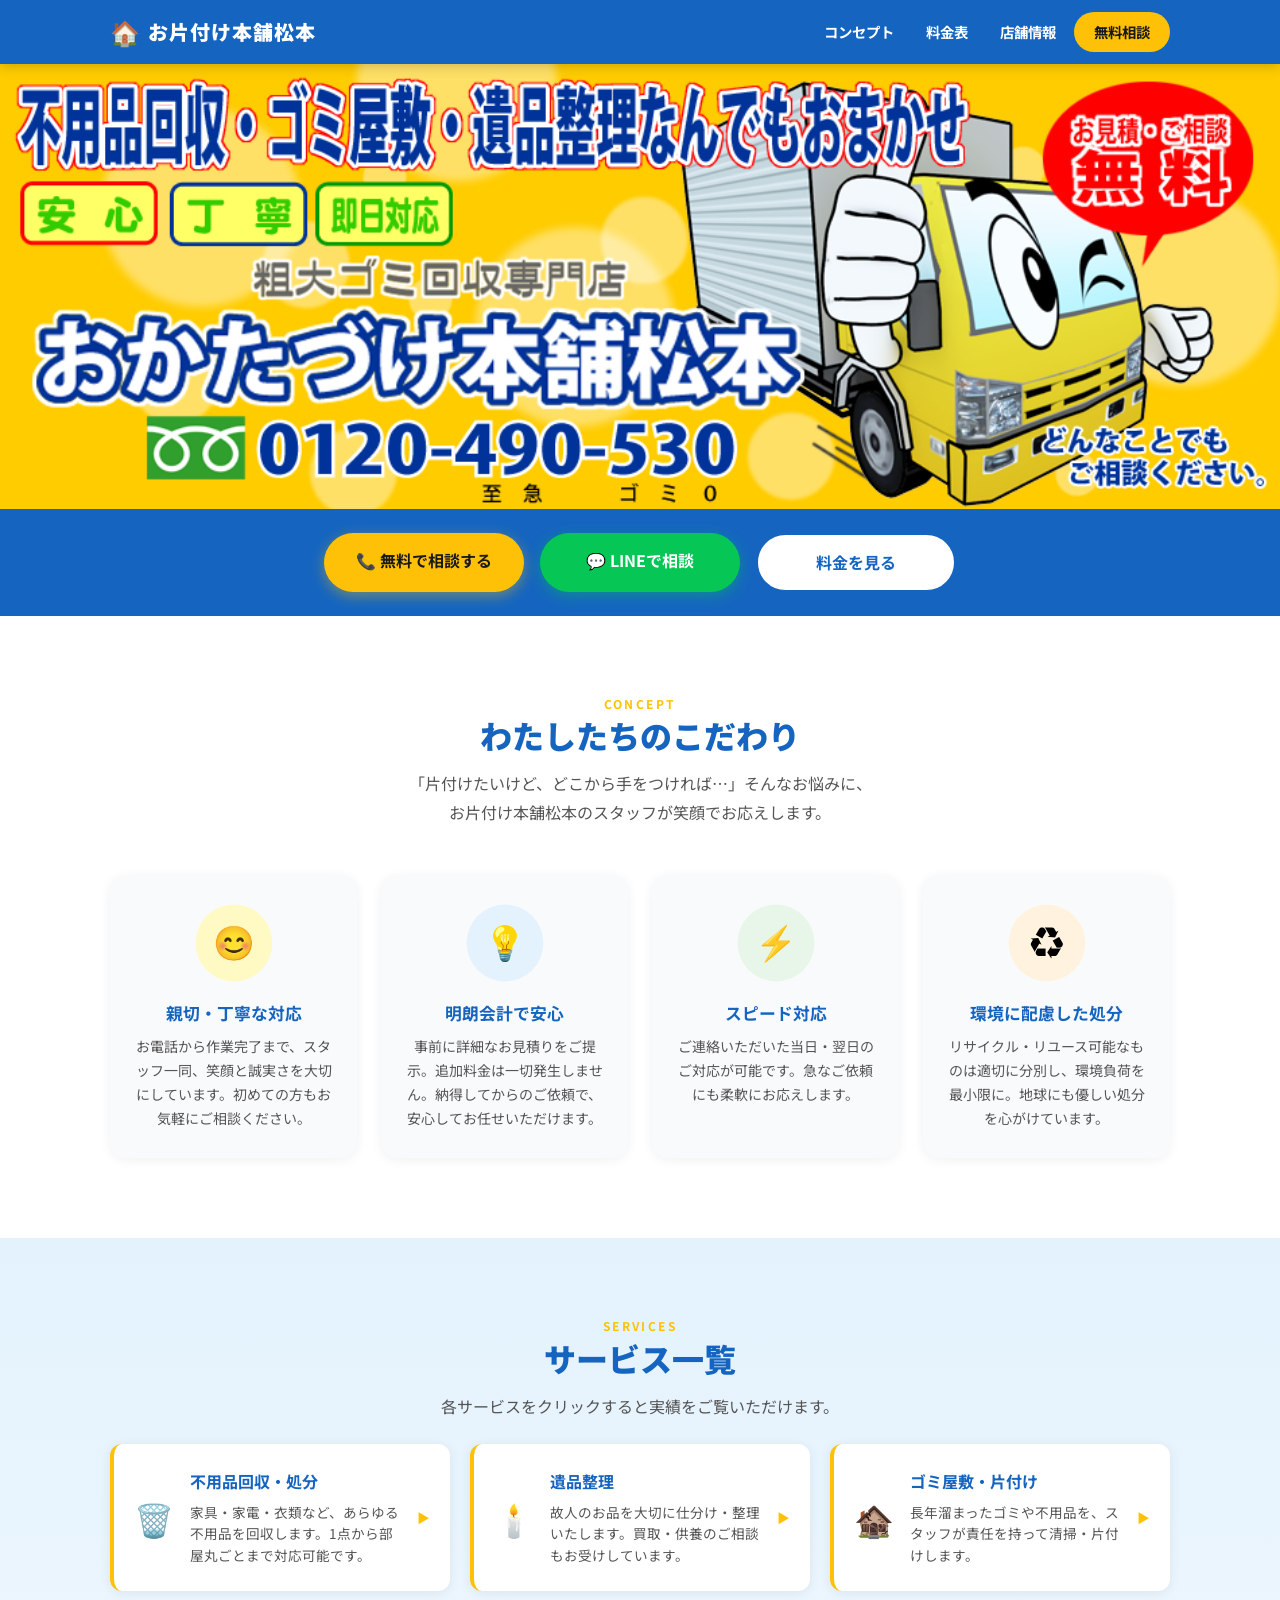
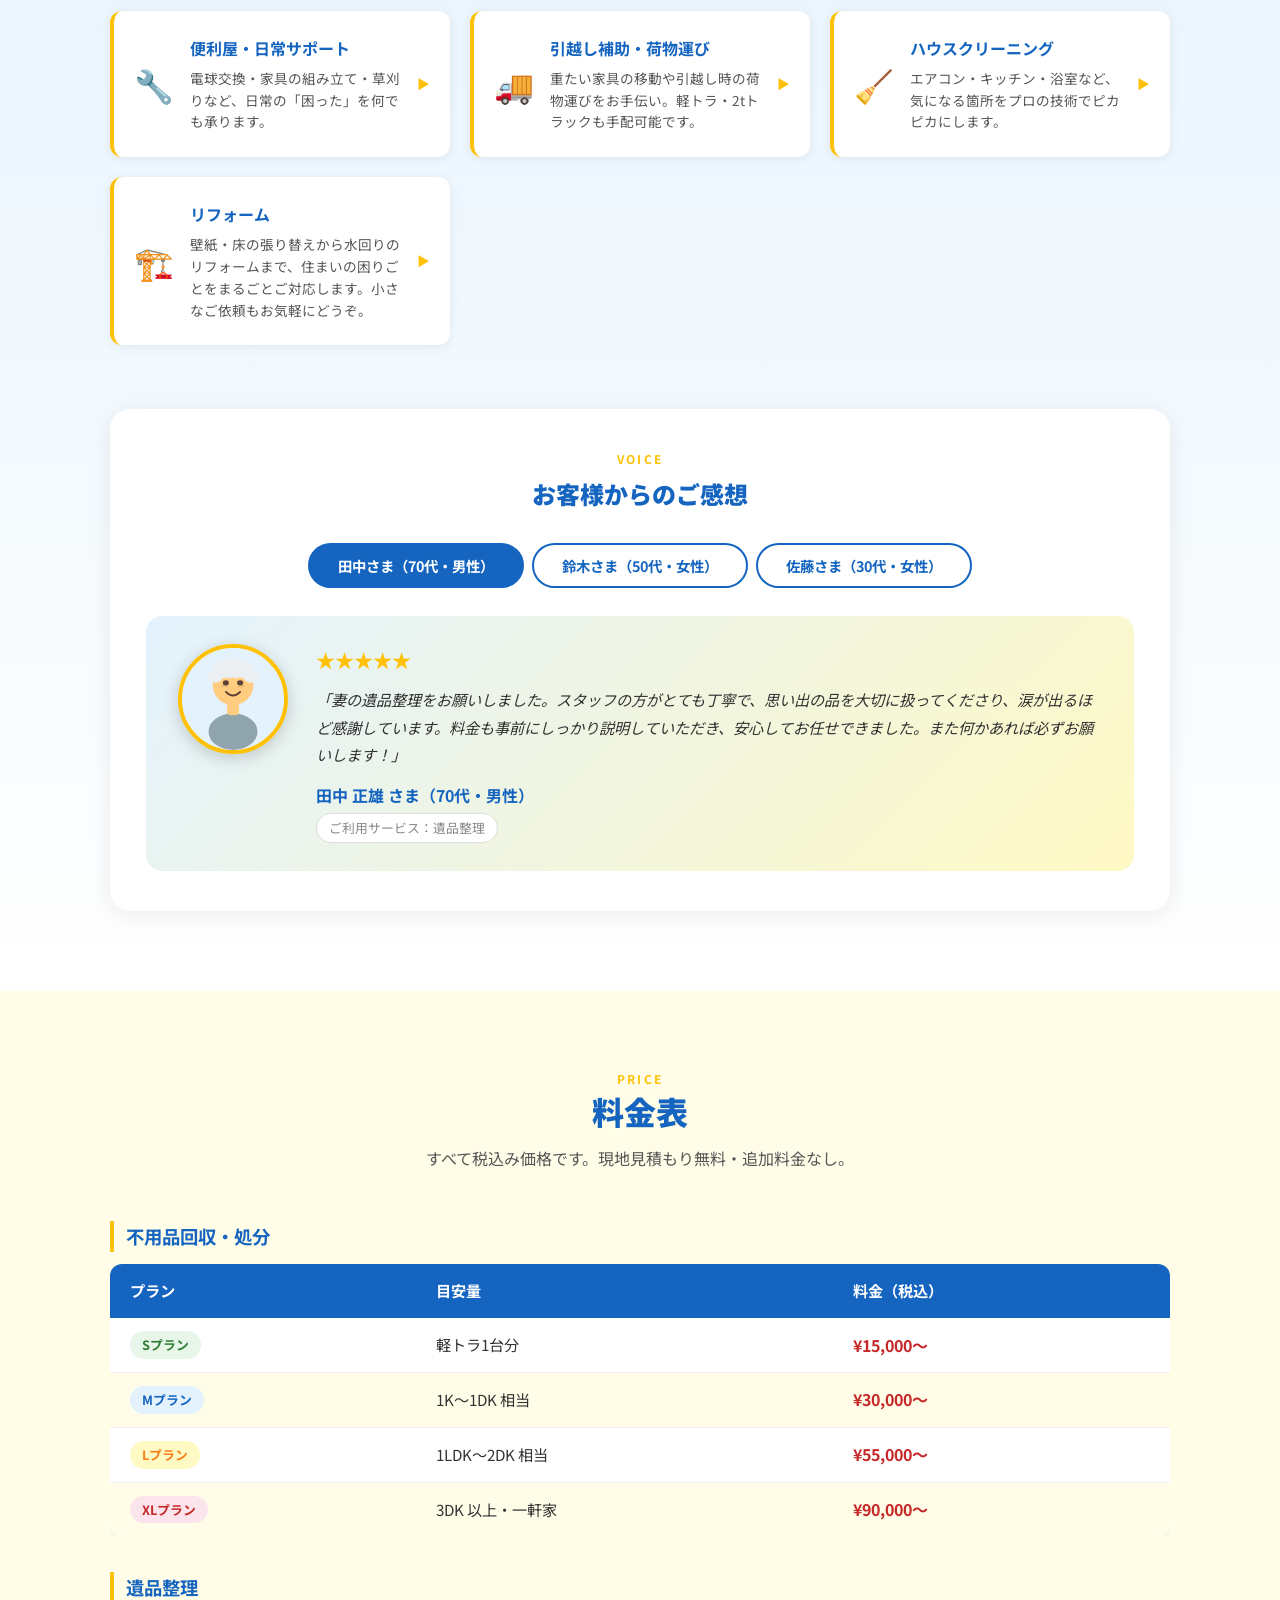
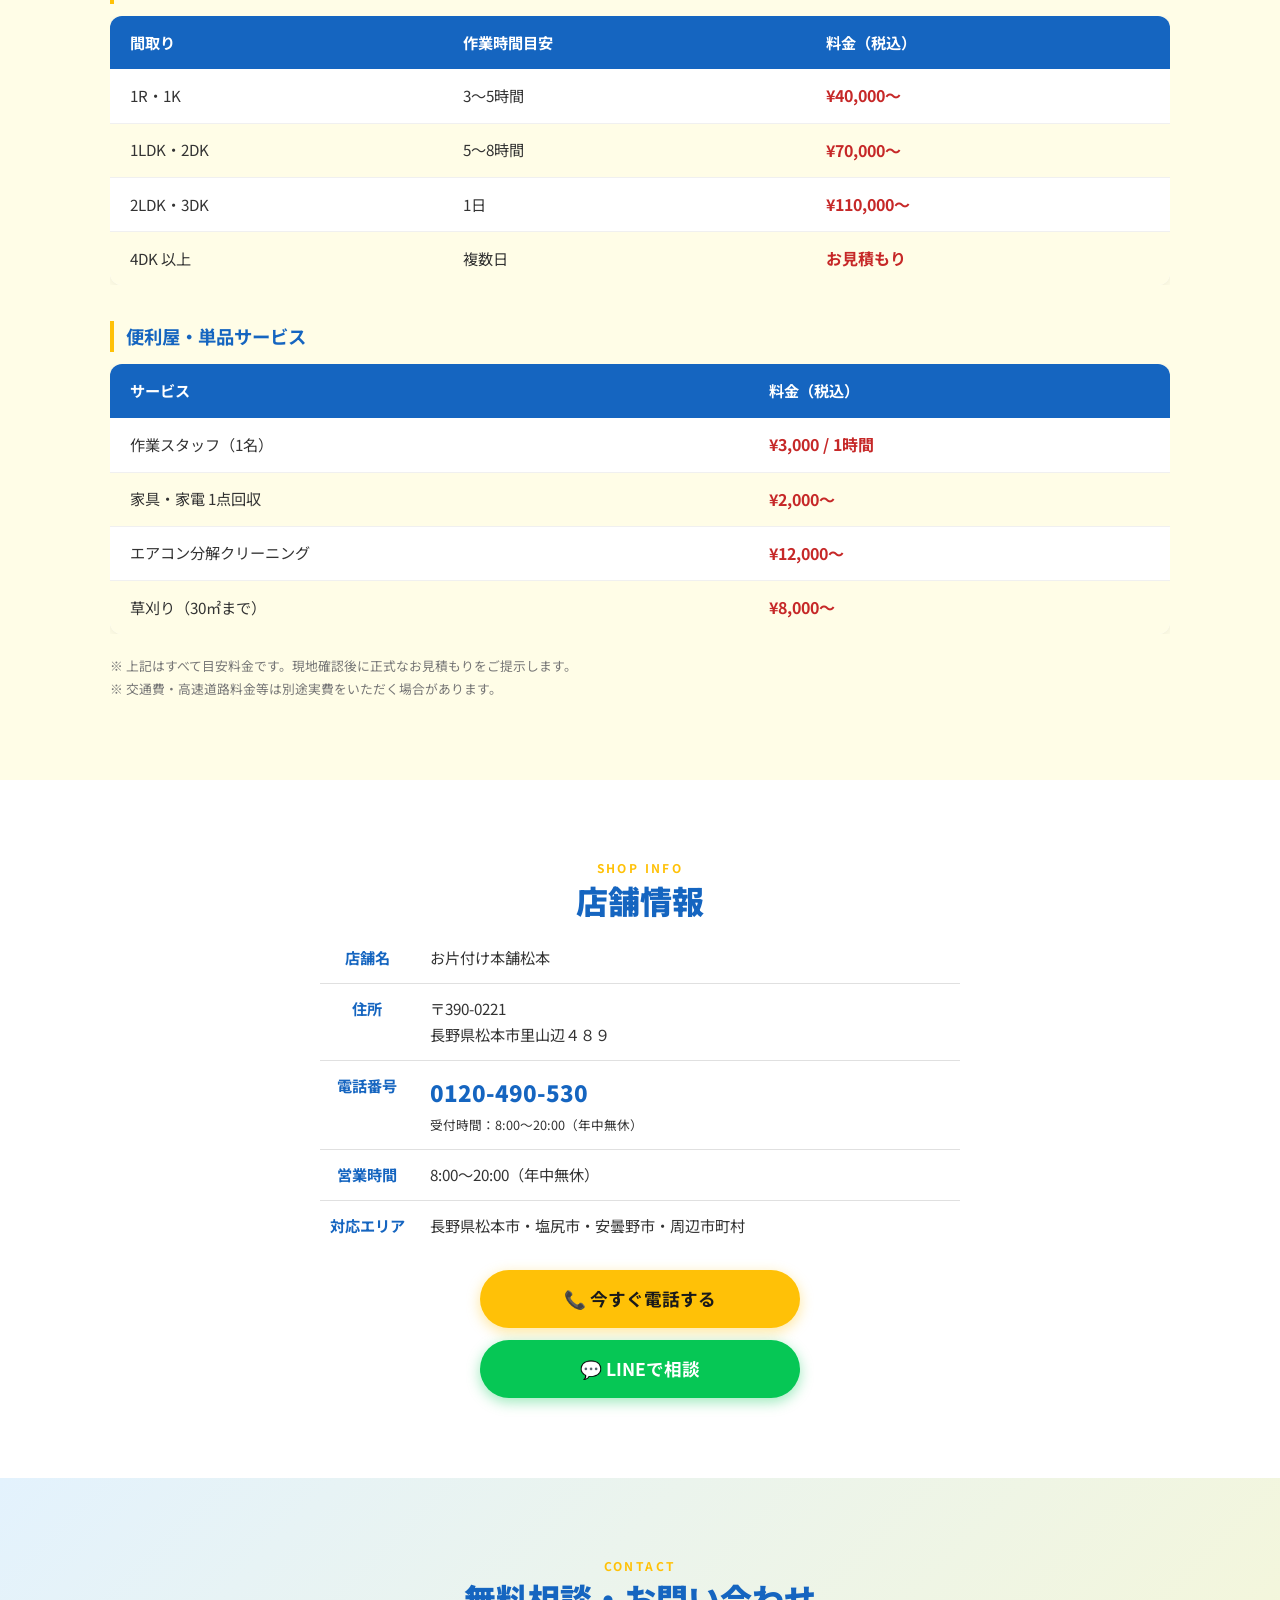
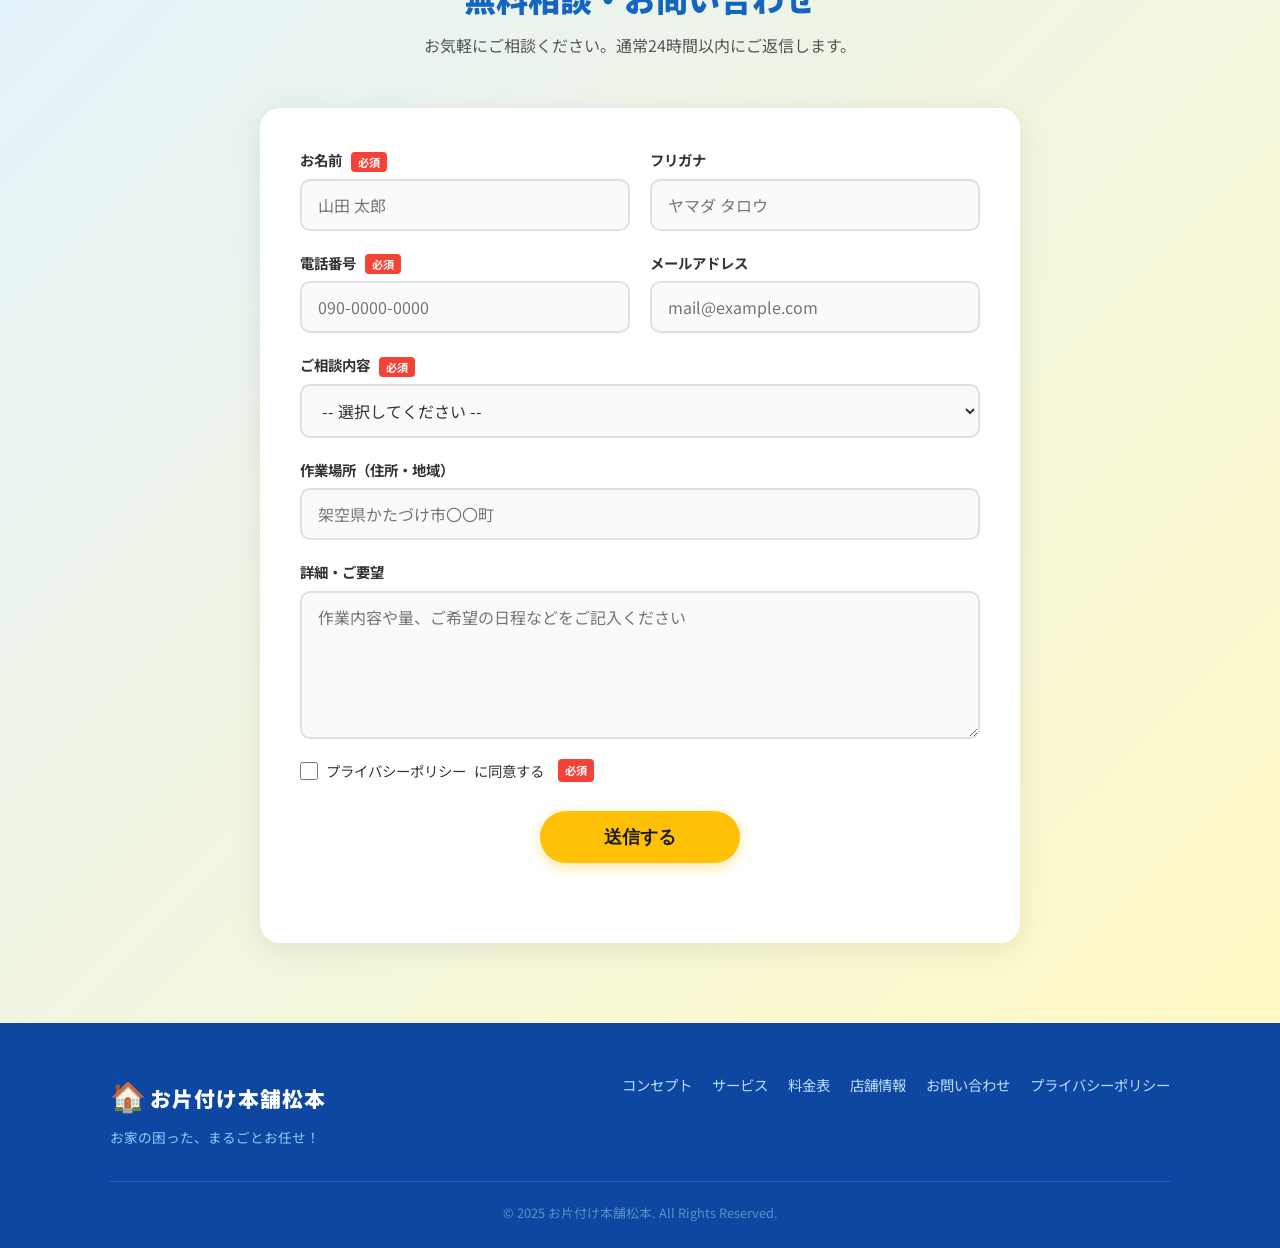
==== commit 7e03414a: "サイトリニューアル Co-Authored-By: Claude Sonnet 4.6 <noreply@anthropic.com>" ====
--- a/index.html
+++ b/index.html
@@ -10,20 +10,20 @@
   <meta name="keywords" content="不用品回収 松本市,遺品整理 松本市,ゴミ屋敷 片付け 松本,便利屋 松本,ハウスクリーニング 松本,リフォーム 松本,不用品処分 長野県,粗大ゴミ 松本,お片付け本舗松本" />
   <meta name="robots" content="index, follow" />
   <meta name="author" content="お片付け本舗松本" />
-  <link rel="canonical" href="https://okatazuke-matsumoto.jp/" />
+  <link rel="canonical" href="https://okataduke-matsumoto.jp/" />
 
   <!-- ===== OGP（SNSシェア用） ===== -->
   <meta property="og:type" content="website" />
   <meta property="og:title" content="お片付け本舗松本｜松本市の不用品回収・遺品整理・ゴミ屋敷片付け" />
   <meta property="og:description" content="松本市・塩尻市・安曇野市の不用品回収・遺品整理・ゴミ屋敷片付けはお片付け本舗松本へ。即日対応・無料見積もり。0120-490-530" />
-  <meta property="og:url" content="https://okatazuke-matsumoto.jp/" />
+  <meta property="og:url" content="https://okataduke-matsumoto.jp/" />
   <meta property="og:site_name" content="お片付け本舗松本" />
-  <meta property="og:image" content="https://okatazuke-matsumoto.jp/images/image-1780885505941.png" />
+  <meta property="og:image" content="https://okataduke-matsumoto.jp/images/image-1780885505941.png" />
   <meta property="og:locale" content="ja_JP" />
   <meta name="twitter:card" content="summary_large_image" />
   <meta name="twitter:title" content="お片付け本舗松本｜松本市の不用品回収・遺品整理" />
   <meta name="twitter:description" content="松本市・塩尻市・安曇野市の不用品回収・遺品整理・ゴミ屋敷片付けはお片付け本舗松本へ。即日対応・無料見積もり。0120-490-530" />
-  <meta name="twitter:image" content="https://okatazuke-matsumoto.jp/images/image-1780885505941.png" />
+  <meta name="twitter:image" content="https://okataduke-matsumoto.jp/images/image-1780885505941.png" />
 
   <!-- ===== 構造化データ（JSON-LD） ===== -->
   <script type="application/ld+json">
@@ -32,7 +32,7 @@
     "@type": "LocalBusiness",
     "name": "お片付け本舗松本",
     "description": "松本市・塩尻市・安曇野市の不用品回収・遺品整理・ゴミ屋敷片付け・便利屋・ハウスクリーニング・リフォームを行う専門店",
-    "url": "https://okatazuke-matsumoto.jp/",
+    "url": "https://okataduke-matsumoto.jp/",
     "telephone": "0120-490-530",
     "address": {
       "@type": "PostalAddress",
@@ -54,13 +54,14 @@
       "closes": "20:00"
     },
     "priceRange": "¥¥",
-    "image": "https://okatazuke-matsumoto.jp/images/image-1780885505941.png",
+    "image": "https://okataduke-matsumoto.jp/images/image-1780885505941.png",
     "areaServed": ["松本市","塩尻市","安曇野市"],
     "serviceType": ["不用品回収","遺品整理","ゴミ屋敷片付け","便利屋","ハウスクリーニング","リフォーム"],
     "hasMap": "https://maps.google.com/?q=長野県松本市里山辺489"
   }
   </script>
 
+  <link rel="icon" href="images/favicon.svg" type="image/svg+xml">
   <link rel="stylesheet" href="css/style.css?v=2" />
   <link rel="preconnect" href="https://fonts.googleapis.com" />
   <link rel="preconnect" href="https://fonts.gstatic.com" crossorigin />
@@ -467,27 +468,6 @@
           <p>まだ実績が登録されていません。</p>
         </div>
       </div>
-      <!-- 管理者エリア（非表示） -->
-      <div class="admin-area" id="admin-area" style="display:none;">
-        <div class="admin-login" id="admin-login">
-          <div class="admin-login-form" id="admin-login-form">
-            <input type="password" id="admin-pw" placeholder="パスワードを入力" />
-            <button class="btn btn-primary" id="admin-pw-submit">ログイン</button>
-            <p class="admin-login-msg" id="admin-login-msg"></p>
-          </div>
-        </div>
-        <div class="admin-panel" id="admin-panel" style="display:none;">
-          <h4>実績を追加する</h4>
-          <div class="admin-form">
-            <label>画像URL</label>
-            <input type="url" id="admin-img-url" placeholder="https://example.com/image.jpg" />
-            <label>作業コメント</label>
-            <textarea id="admin-comment" rows="3" placeholder="作業内容・ビフォーアフターなどを入力"></textarea>
-            <button class="btn btn-primary" id="admin-add-btn">追加する</button>
-          </div>
-          <button class="btn-admin-logout" id="admin-logout-btn">ログアウト</button>
-        </div>
-      </div>
     </div>
   </div>
 
@@ -681,7 +661,7 @@
           <div class="form-group form-check">
             <label>
               <input type="checkbox" id="agree" name="agree" required />
-              <a href="#" target="_blank">プライバシーポリシー</a>に同意する <span class="required">必須</span>
+              <a href="privacy.html" target="_blank">プライバシーポリシー</a>に同意する <span class="required">必須</span>
             </label>
           </div>
           <div class="form-submit">
@@ -709,6 +689,7 @@
             <li><a href="#price">料金表</a></li>
             <li><a href="#shop">店舗情報</a></li>
             <li><a href="#contact">お問い合わせ</a></li>
+            <li><a href="privacy.html">プライバシーポリシー</a></li>
           </ul>
         </nav>
       </div>
--- a/css/style.css
+++ b/css/style.css
@@ -604,6 +604,8 @@
 .modal-empty { text-align: center; color: #aaa; padding: 32px 0; display: none; }
 .modal-empty.show { display: block; }
 
+.gallery-loading { text-align: center; color: #aaa; padding: 32px 0; font-size: .9rem; }
+
 /* 管理者エリア */
 .admin-area {
   border-top: 2px dashed #E0E0E0;
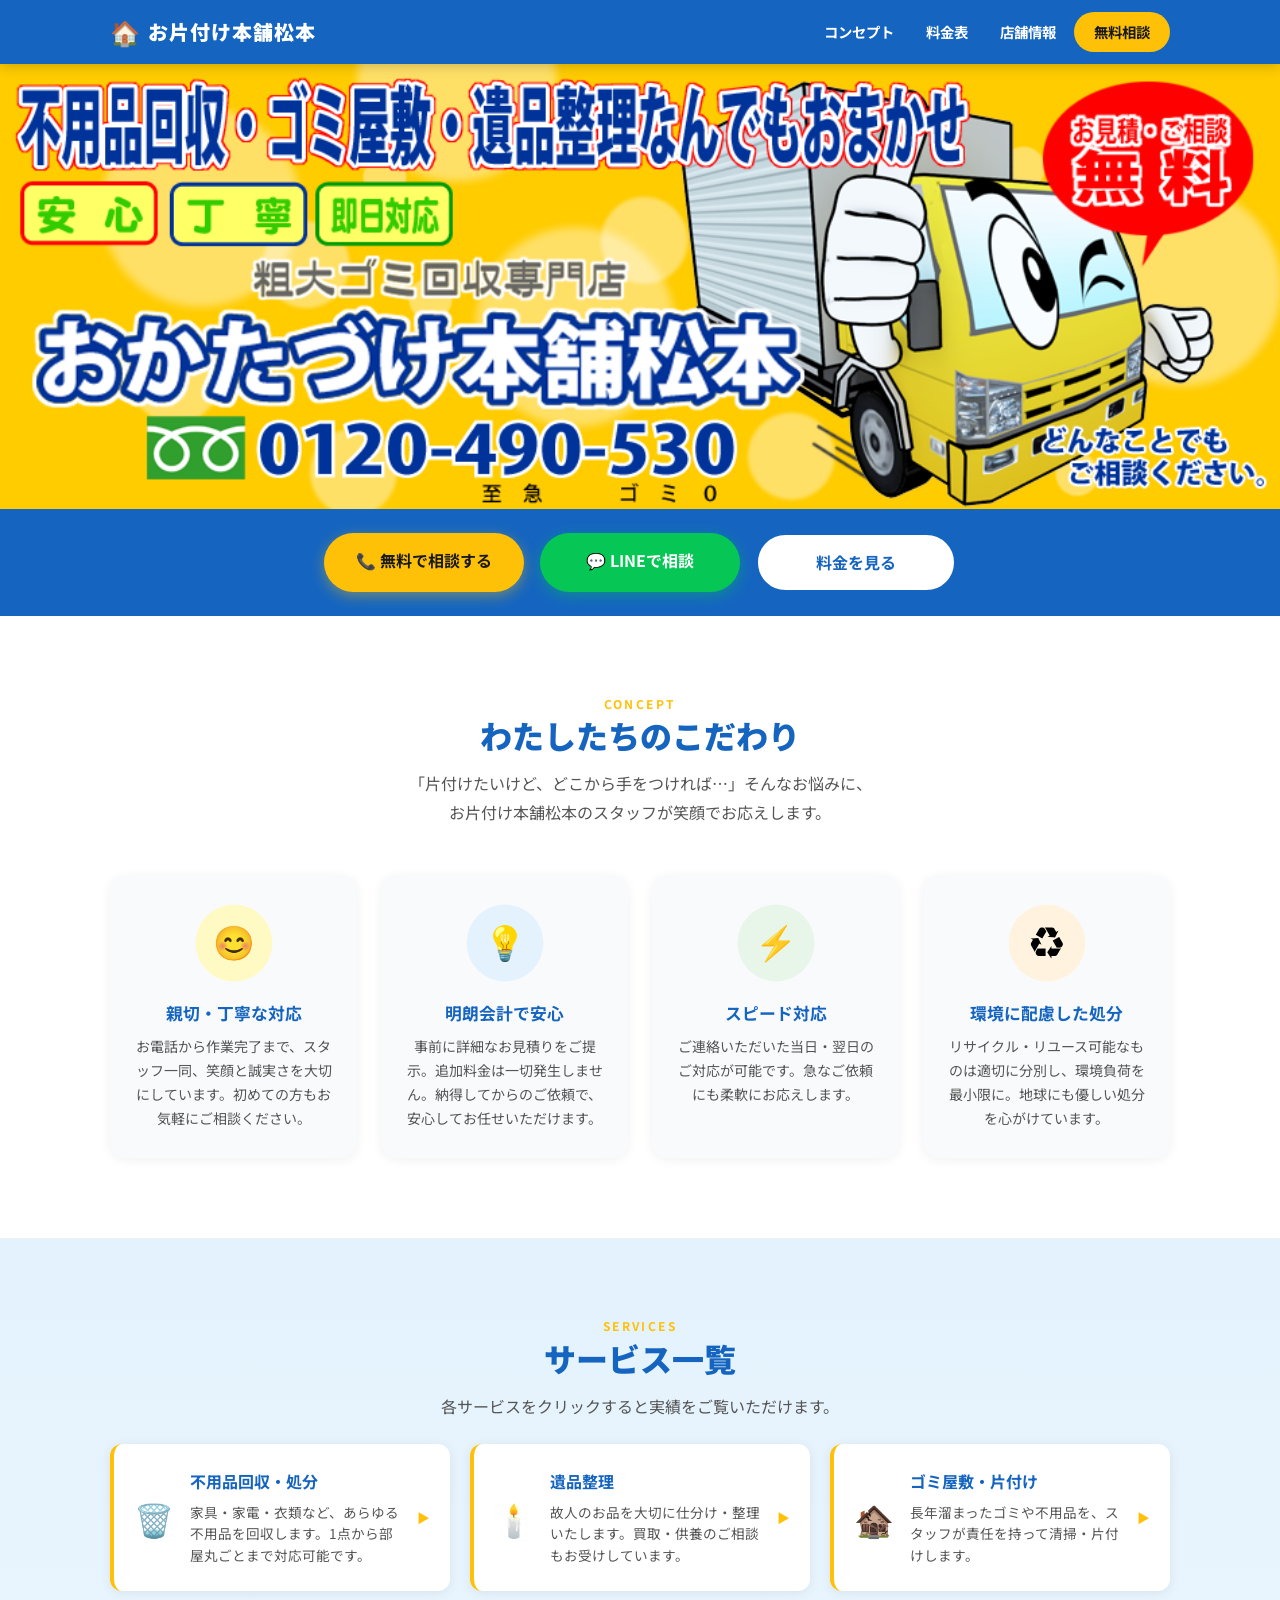
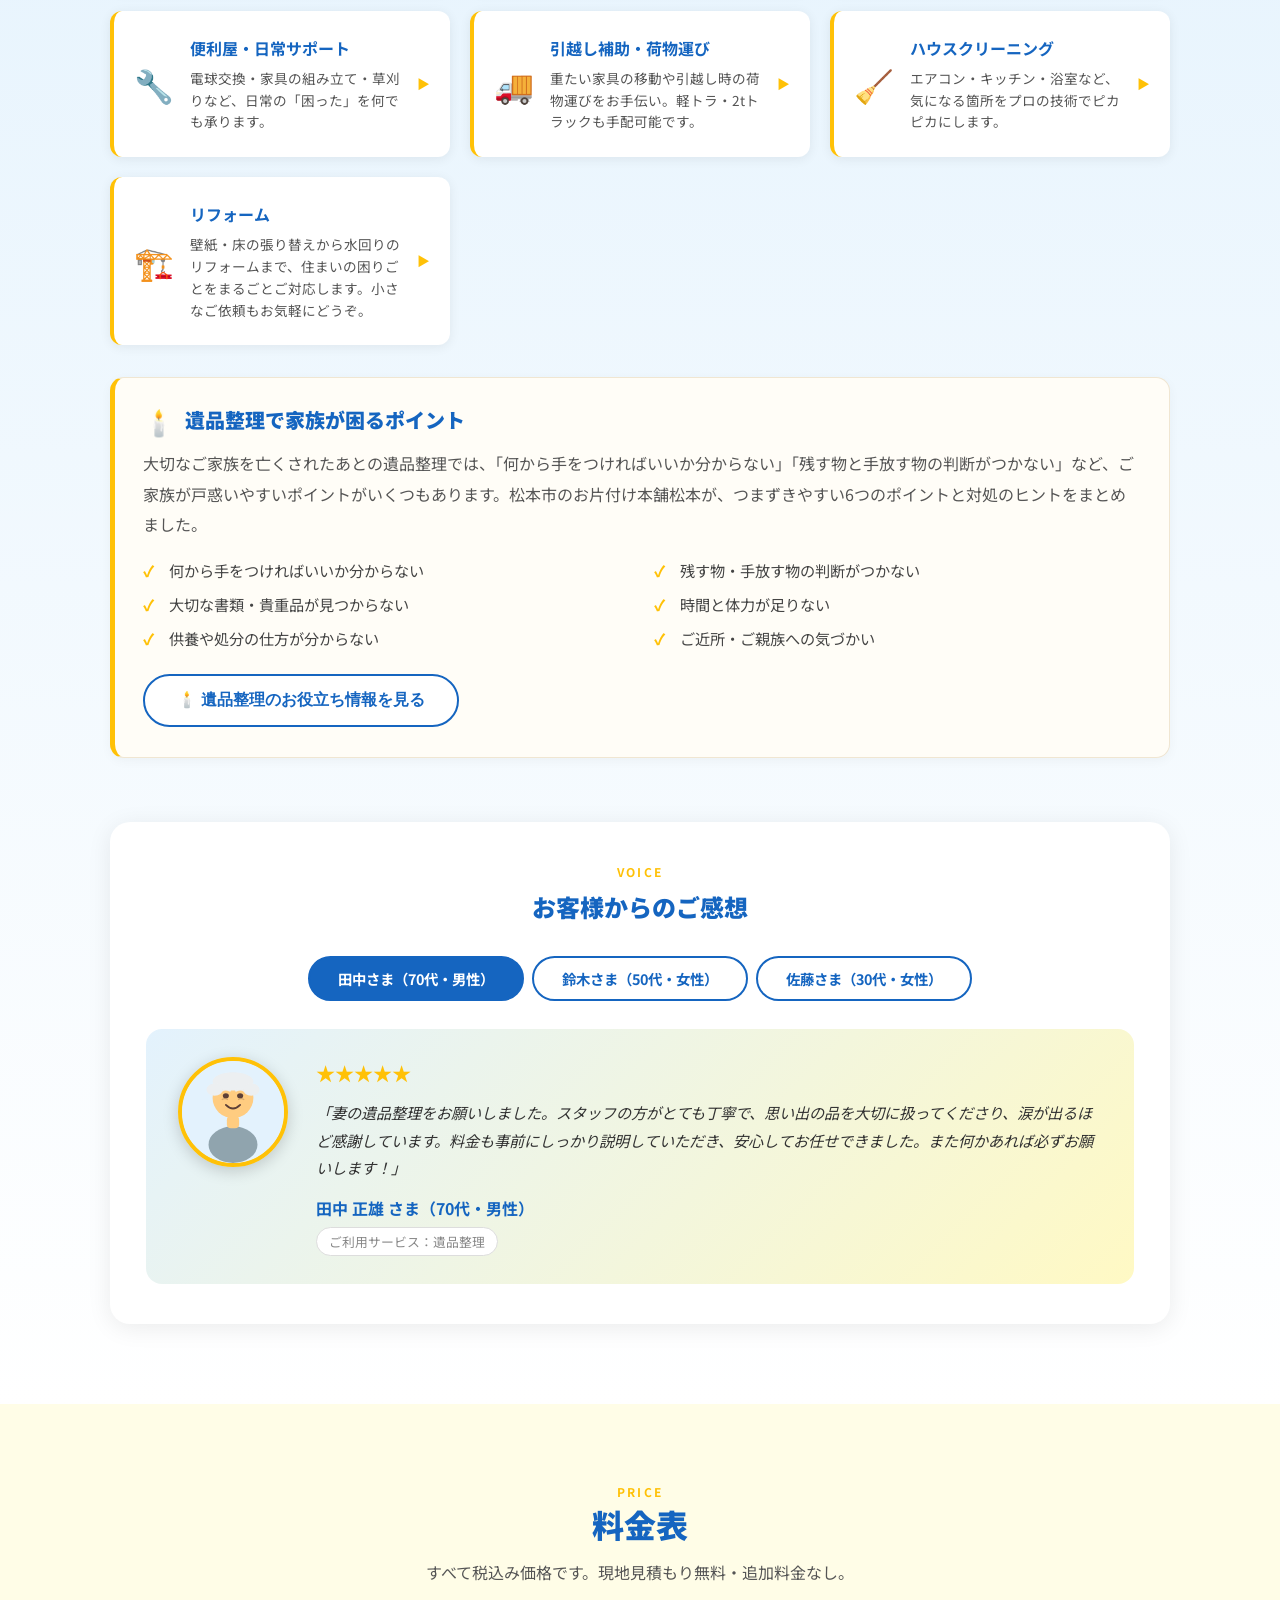
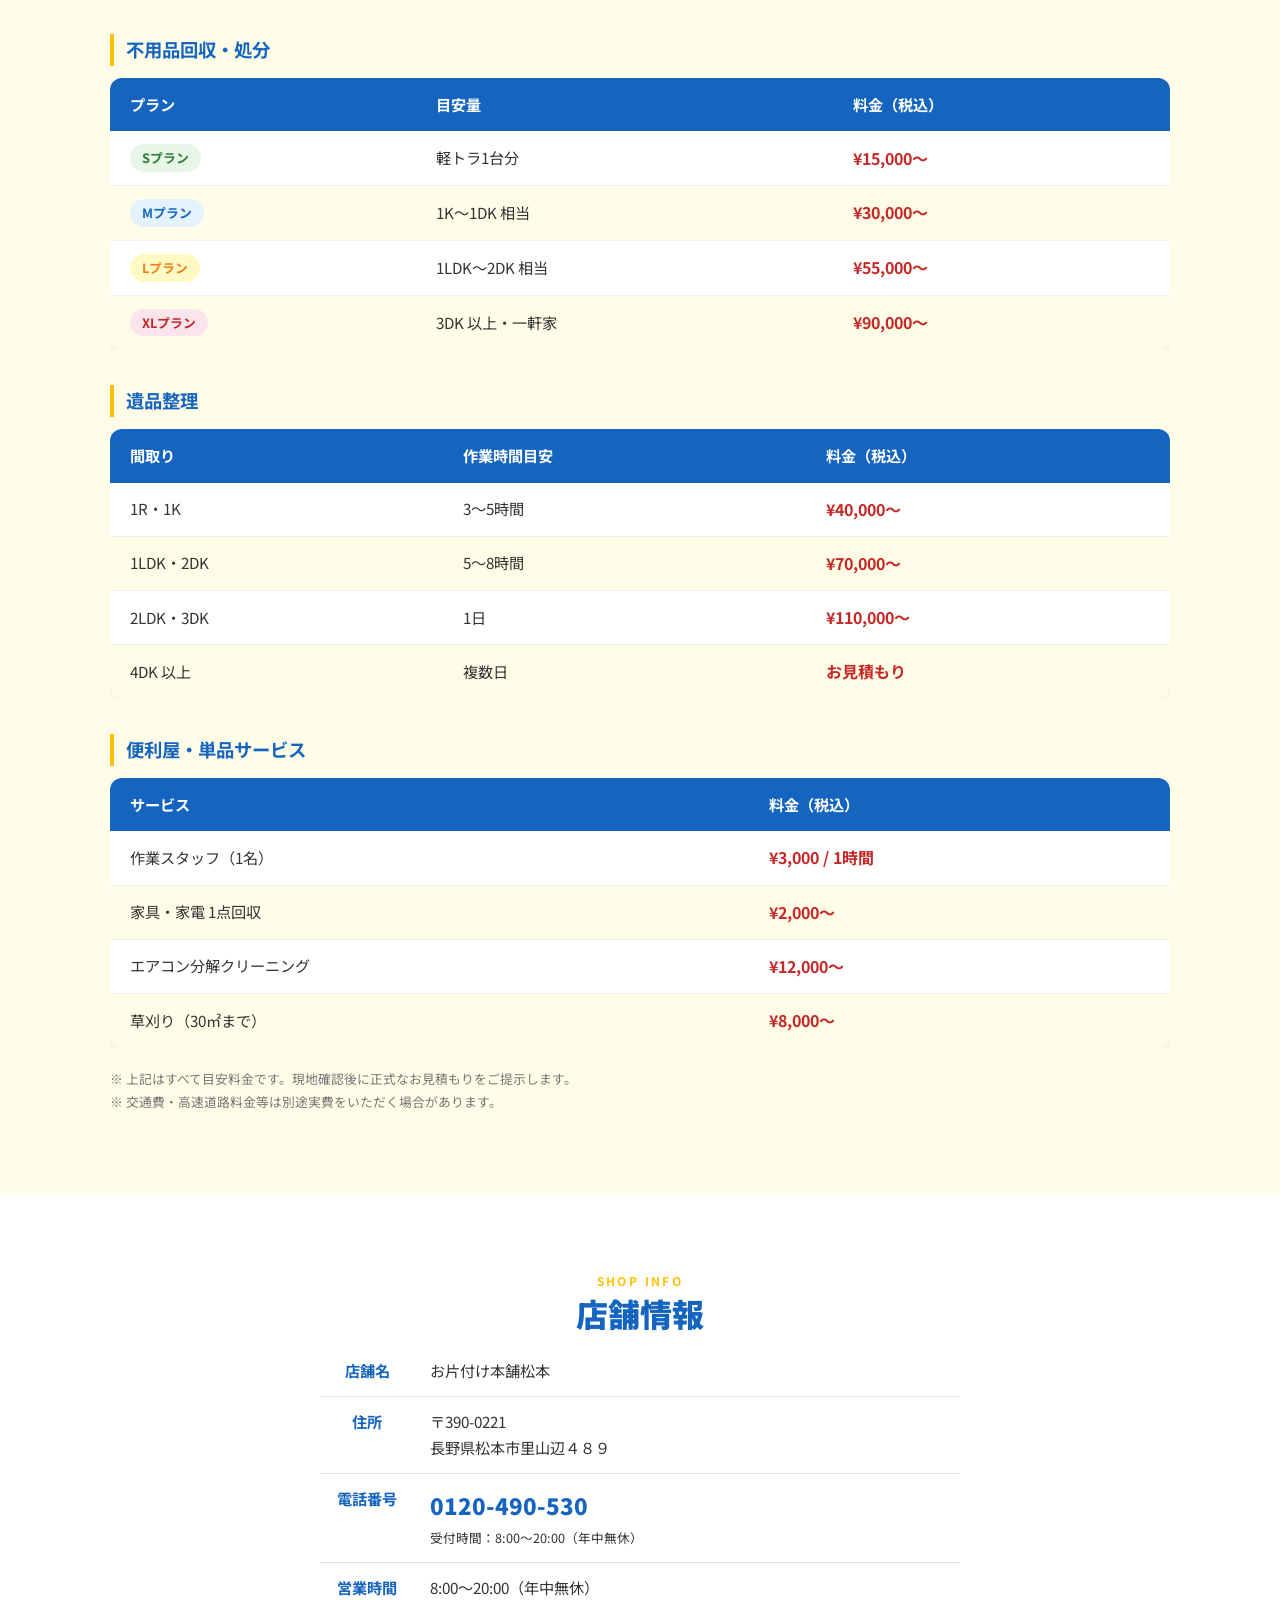
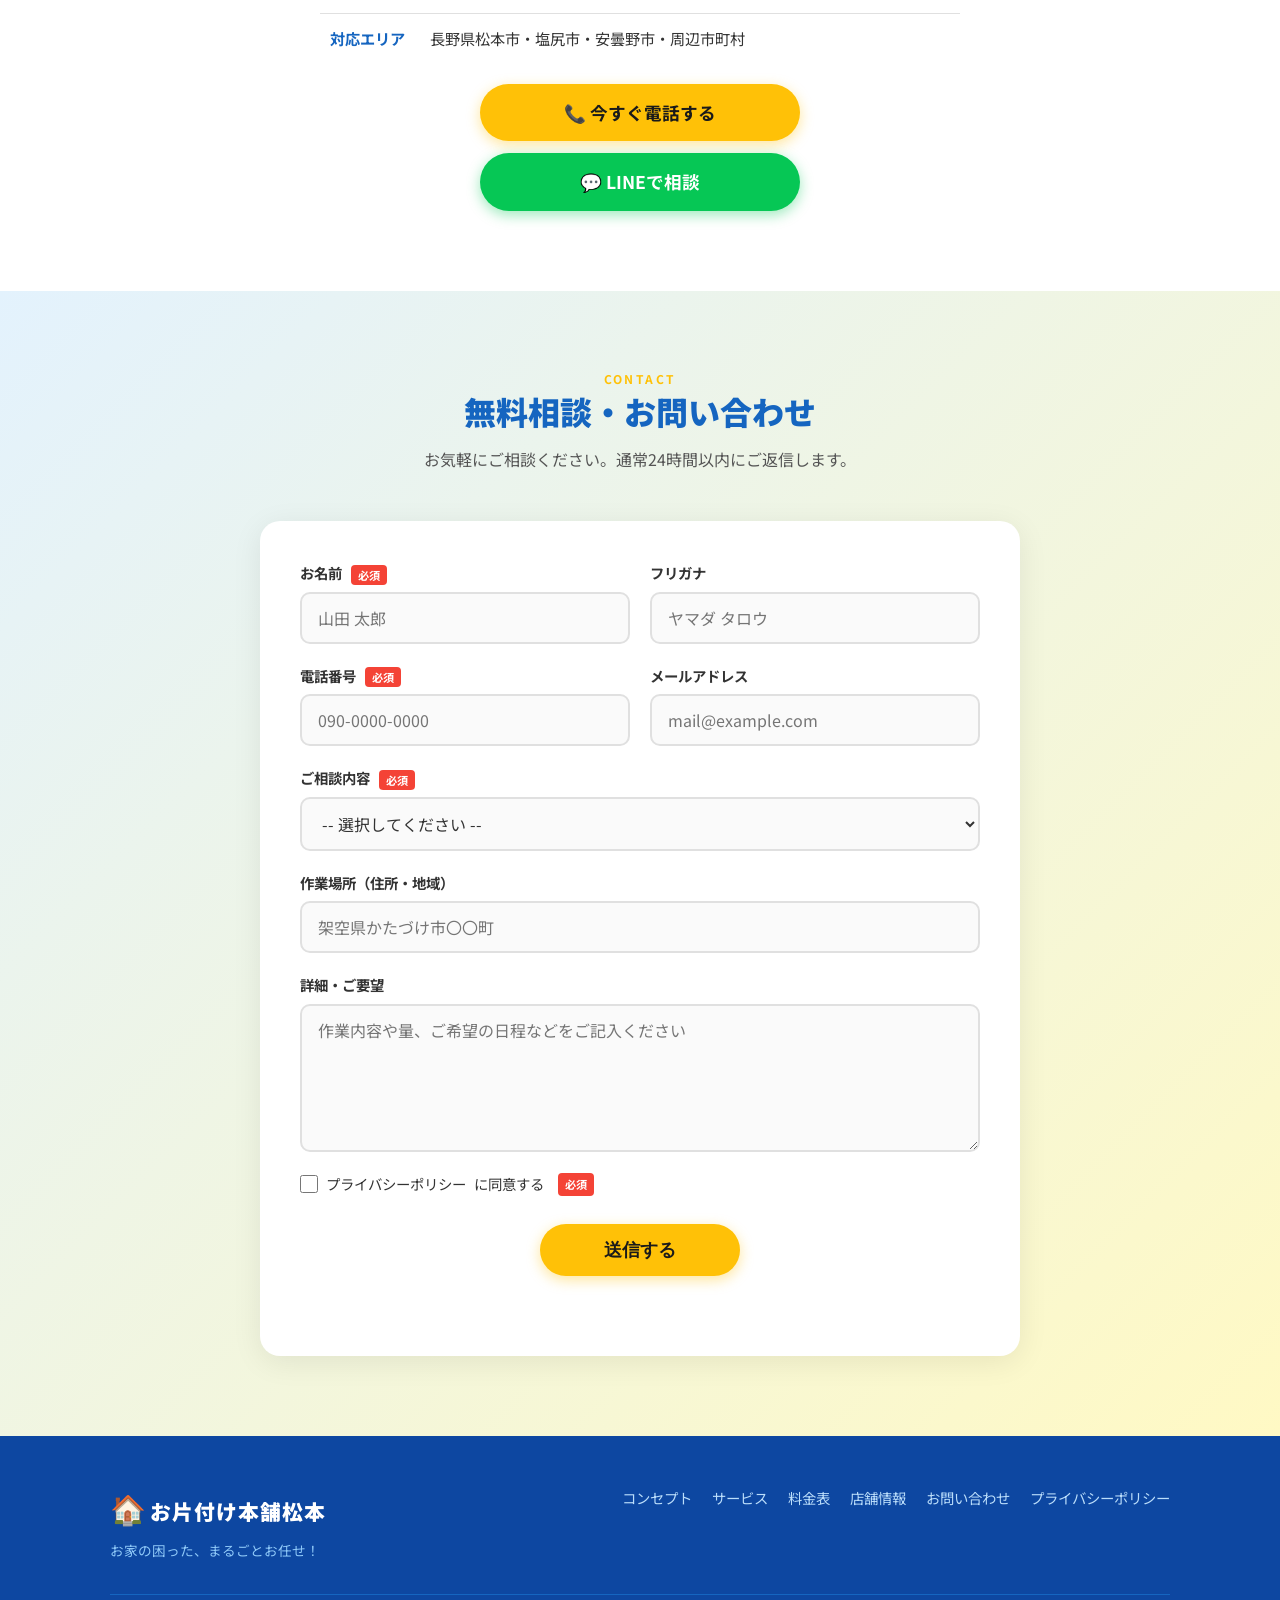
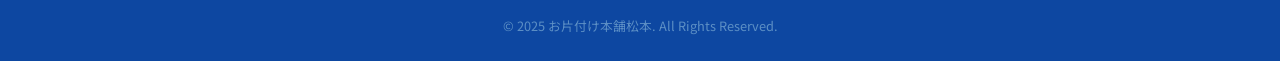
==== commit 0e603914: "遺品整理「家族が困るポイント」お役立ち情報を追加 - サービス一覧に導入ブロック（常時表示・SEO用）を追加 - 遺品整理カード/ボタンのモーダルにお役立ち情報を表示（6ポイント＋イラスト＋相談CTA" ====
--- a/index.html
+++ b/index.html
@@ -1,4 +1,4 @@
-<!DOCTYPE html>
+﻿<!DOCTYPE html>
 <html lang="ja" prefix="og: https://ogp.me/ns#">
 <head>
   <meta charset="UTF-8" />
@@ -10,20 +10,20 @@
   <meta name="keywords" content="不用品回収 松本市,遺品整理 松本市,ゴミ屋敷 片付け 松本,便利屋 松本,ハウスクリーニング 松本,リフォーム 松本,不用品処分 長野県,粗大ゴミ 松本,お片付け本舗松本" />
   <meta name="robots" content="index, follow" />
   <meta name="author" content="お片付け本舗松本" />
-  <link rel="canonical" href="https://okataduke-matsumoto.jp/" />
+  <link rel="canonical" href="https://okataduke-matsumoto.com/" />
 
   <!-- ===== OGP（SNSシェア用） ===== -->
   <meta property="og:type" content="website" />
   <meta property="og:title" content="お片付け本舗松本｜松本市の不用品回収・遺品整理・ゴミ屋敷片付け" />
   <meta property="og:description" content="松本市・塩尻市・安曇野市の不用品回収・遺品整理・ゴミ屋敷片付けはお片付け本舗松本へ。即日対応・無料見積もり。0120-490-530" />
-  <meta property="og:url" content="https://okataduke-matsumoto.jp/" />
+  <meta property="og:url" content="https://okataduke-matsumoto.com/" />
   <meta property="og:site_name" content="お片付け本舗松本" />
-  <meta property="og:image" content="https://okataduke-matsumoto.jp/images/image-1780885505941.png" />
+  <meta property="og:image" content="https://okataduke-matsumoto.com/images/image-1780885505941.png" />
   <meta property="og:locale" content="ja_JP" />
   <meta name="twitter:card" content="summary_large_image" />
   <meta name="twitter:title" content="お片付け本舗松本｜松本市の不用品回収・遺品整理" />
   <meta name="twitter:description" content="松本市・塩尻市・安曇野市の不用品回収・遺品整理・ゴミ屋敷片付けはお片付け本舗松本へ。即日対応・無料見積もり。0120-490-530" />
-  <meta name="twitter:image" content="https://okataduke-matsumoto.jp/images/image-1780885505941.png" />
+  <meta name="twitter:image" content="https://okataduke-matsumoto.com/images/image-1780885505941.png" />
 
   <!-- ===== 構造化データ（JSON-LD） ===== -->
   <script type="application/ld+json">
@@ -32,7 +32,7 @@
     "@type": "LocalBusiness",
     "name": "お片付け本舗松本",
     "description": "松本市・塩尻市・安曇野市の不用品回収・遺品整理・ゴミ屋敷片付け・便利屋・ハウスクリーニング・リフォームを行う専門店",
-    "url": "https://okataduke-matsumoto.jp/",
+    "url": "https://okataduke-matsumoto.com/",
     "telephone": "0120-490-530",
     "address": {
       "@type": "PostalAddress",
@@ -54,7 +54,7 @@
       "closes": "20:00"
     },
     "priceRange": "¥¥",
-    "image": "https://okataduke-matsumoto.jp/images/image-1780885505941.png",
+    "image": "https://okataduke-matsumoto.com/images/image-1780885505941.png",
     "areaServed": ["松本市","塩尻市","安曇野市"],
     "serviceType": ["不用品回収","遺品整理","ゴミ屋敷片付け","便利屋","ハウスクリーニング","リフォーム"],
     "hasMap": "https://maps.google.com/?q=長野県松本市里山辺489"
@@ -62,7 +62,7 @@
   </script>
 
   <link rel="icon" href="images/favicon.svg" type="image/svg+xml">
-  <link rel="stylesheet" href="css/style.css?v=2" />
+  <link rel="stylesheet" href="css/style.css?v=5" />
   <link rel="preconnect" href="https://fonts.googleapis.com" />
   <link rel="preconnect" href="https://fonts.gstatic.com" crossorigin />
   <link href="https://fonts.googleapis.com/css2?family=Noto+Sans+JP:wght@400;700;900&display=swap" rel="stylesheet" />
@@ -316,6 +316,28 @@
         </div>
       </div>
 
+      <!-- ========== 遺品整理お役立ち情報（導入・常時表示／SEO用） ========== -->
+      <div class="ihin-teaser">
+        <div class="ihin-teaser-head">
+          <span class="ihin-teaser-icon">🕯️</span>
+          <h3>遺品整理で家族が困るポイント</h3>
+        </div>
+        <p class="ihin-teaser-lead">
+          大切なご家族を亡くされたあとの遺品整理では、「何から手をつければいいか分からない」「残す物と手放す物の判断がつかない」など、ご家族が戸惑いやすいポイントがいくつもあります。松本市のお片付け本舗松本が、つまずきやすい6つのポイントと対処のヒントをまとめました。
+        </p>
+        <ul class="ihin-teaser-list">
+          <li>何から手をつければいいか分からない</li>
+          <li>残す物・手放す物の判断がつかない</li>
+          <li>大切な書類・貴重品が見つからない</li>
+          <li>時間と体力が足りない</li>
+          <li>供養や処分の仕方が分からない</li>
+          <li>ご近所・ご親族への気づかい</li>
+        </ul>
+        <button type="button" class="btn btn-secondary ihin-teaser-btn" data-open-service="ihin">
+          🕯️ 遺品整理のお役立ち情報を見る
+        </button>
+      </div>
+
       <!-- ========== お客様の声タブ ========== -->
       <div class="voice-section">
         <h3 class="voice-title">
@@ -461,11 +483,83 @@
         <button class="modal-close" id="modal-close" aria-label="閉じる">✕</button>
       </div>
       <div class="modal-body">
+        <!-- サービス別のお役立ち情報（JSでテンプレートを差し込む） -->
+        <div class="modal-info" id="modal-info"></div>
         <div class="modal-gallery" id="modal-gallery">
           <!-- 実績カードがJSで挿入される -->
         </div>
         <div class="modal-empty" id="modal-empty">
           <p>まだ実績が登録されていません。</p>
+        </div>
+      </div>
+    </div>
+  </div>
+
+  <!-- ========== モーダル内お役立ち情報（SEOのためDOMに配置。JSで複製して表示） ========== -->
+  <div id="info-ihin" class="service-info" hidden>
+    <div class="ihin-info">
+      <figure class="ihin-info-figure">
+        <img src="images/ihin-column.svg" width="640" height="400" loading="lazy"
+             alt="遺品整理で思い出の品を家族が丁寧に仕分けしているイラスト" />
+        <figcaption class="ihin-info-cap">思い出の品は、ひとつずつ丁寧に。</figcaption>
+      </figure>
+
+      <p class="ihin-info-lead">
+        大切なご家族を亡くされたあと、いざ遺品整理を始めると「思っていたより大変…」というお声をよくいただきます。ここでは、ご家族が実際につまずきやすいポイントと、その対処のヒントをまとめました。
+      </p>
+
+      <ul class="ihin-points">
+        <li class="ihin-point">
+          <span class="ihin-point-num">1</span>
+          <div>
+            <h3>何から手をつければいいか分からない</h3>
+            <p>お部屋いっぱいの品物を前にすると、どこから始めればよいか迷ってしまいます。気持ちの整理もつかず、作業が止まってしまうことも少なくありません。まずは「残す・処分・保留」の3つに大きく分けるところから始めると進めやすくなります。</p>
+          </div>
+        </li>
+        <li class="ihin-point">
+          <span class="ihin-point-num">2</span>
+          <div>
+            <h3>残す物・手放す物の判断がつかない</h3>
+            <p>思い出の品ほど手放しづらく、ご家族の間で意見が分かれてトラブルになりやすいポイントです。判断に迷うものは無理に決めず、一度「保留ボックス」にまとめておくと、あとで落ち着いて話し合えます。</p>
+          </div>
+        </li>
+        <li class="ihin-point">
+          <span class="ihin-point-num">3</span>
+          <div>
+            <h3>大切な書類・貴重品が見つからない</h3>
+            <p>通帳・保険証券・権利書・年金手帳・現金などが家中に分散していることがあります。相続にも関わる大切なものなので、誤って処分しないよう、貴重品は最初に一か所へ集めておくのがおすすめです。</p>
+          </div>
+        </li>
+        <li class="ihin-point">
+          <span class="ihin-point-num">4</span>
+          <div>
+            <h3>時間と体力が足りない</h3>
+            <p>遠方にお住まいだったり、お仕事やご高齢で作業が思うように進まないケースも多いです。とくに賃貸住宅は退去期限があり、間に合わないと家賃が余計にかかってしまうこともあります。</p>
+          </div>
+        </li>
+        <li class="ihin-point">
+          <span class="ihin-point-num">5</span>
+          <div>
+            <h3>供養や処分の仕方が分からない</h3>
+            <p>仏壇・神棚・お人形・お写真などは、どう扱えばよいか迷いがちです。お焚き上げやご供養が必要なものもあるため、専門の窓口に相談すると安心して手放すことができます。</p>
+          </div>
+        </li>
+        <li class="ihin-point">
+          <span class="ihin-point-num">6</span>
+          <div>
+            <h3>ご近所・ご親族への気づかい</h3>
+            <p>大きな家具の搬出や、ご親族への連絡など、周囲への配慮も必要になります。心身ともに負担が大きい作業だからこそ、無理をせず、頼れるところは頼ることも大切です。</p>
+          </div>
+        </li>
+      </ul>
+
+      <div class="ihin-cta">
+        <p>
+          お片付け本舗松本では、故人のお品を大切に仕分け・整理し、買取・ご供養・貴重品の捜索までまとめてサポートいたします。「まず何をすればいい？」というご相談だけでも大歓迎です。
+        </p>
+        <div class="ihin-cta-btns">
+          <a href="tel:0120490530" class="btn btn-primary">📞 無料で相談する</a>
+          <a href="https://line.me/R/ti/p/@371yrdnm" class="btn btn-line" target="_blank" rel="noopener">💬 LINEで相談</a>
         </div>
       </div>
     </div>
@@ -697,6 +791,6 @@
     </div>
   </footer>
 
-  <script src="js/main.js?v=3"></script>
+  <script src="js/main.js?v=6"></script>
 </body>
 </html>
--- a/css/style.css
+++ b/css/style.css
@@ -580,6 +580,34 @@
   align-items: center;
   justify-content: center;
   font-size: 3rem;
+}
+
+.gallery-photo-pair {
+  display: grid;
+  grid-template-columns: 1fr 1fr;
+}
+.gallery-photo-single { display: block; }
+
+.gallery-photo-wrap {
+  position: relative;
+  overflow: hidden;
+}
+.gallery-photo-wrap img {
+  width: 100%;
+  height: 160px;
+  object-fit: cover;
+  display: block;
+}
+.gallery-photo-label {
+  position: absolute;
+  bottom: 0;
+  left: 0;
+  right: 0;
+  background: rgba(0,0,0,.45);
+  color: #fff;
+  font-size: .7rem;
+  text-align: center;
+  padding: 2px 0;
 }
 
 .gallery-card-body { padding: 12px; }
@@ -1006,3 +1034,159 @@
   .info-table td { font-size: .85rem; }
   .tel-link { font-size: 1.2rem; }
 }
+
+/* ---------- 遺品整理 お役立ち情報 導入ブロック（常時表示） ---------- */
+.ihin-teaser {
+  margin-top: 32px;
+  background: #FFFDF7;
+  border: 1px solid #F0E6D2;
+  border-left: 5px solid #FFC107;
+  border-radius: 14px;
+  padding: 28px 28px 30px;
+  box-shadow: 0 3px 12px rgba(0, 0, 0, .04);
+}
+.ihin-teaser-head {
+  display: flex;
+  align-items: center;
+  gap: 10px;
+  margin-bottom: 14px;
+}
+.ihin-teaser-icon { font-size: 1.6rem; line-height: 1; }
+.ihin-teaser-head h3 {
+  color: #1565C0;
+  font-size: 1.25rem;
+  font-weight: 900;
+  line-height: 1.4;
+}
+.ihin-teaser-lead {
+  color: #555;
+  line-height: 1.9;
+  margin-bottom: 18px;
+}
+.ihin-teaser-list {
+  list-style: none;
+  display: grid;
+  grid-template-columns: repeat(2, minmax(0, 1fr));
+  gap: 10px 24px;
+  margin-bottom: 24px;
+}
+.ihin-teaser-list li {
+  position: relative;
+  padding-left: 26px;
+  color: #444;
+  font-size: .95rem;
+  line-height: 1.6;
+}
+.ihin-teaser-list li::before {
+  content: "✓";
+  position: absolute;
+  left: 0;
+  top: 0;
+  color: #FFC107;
+  font-weight: 900;
+}
+.ihin-teaser-btn { display: inline-block; }
+
+/* ---------- 遺品整理 お役立ち情報（モーダル内） ---------- */
+.service-info { display: none; }   /* SEO用の元要素は常に非表示（中身はJSで複製して表示） */
+.modal-info { display: none; }
+.modal-info.show { display: block; margin-bottom: 24px; }
+
+.ihin-info-figure {
+  max-width: 460px;
+  margin: 0 auto 8px;
+}
+.ihin-info-figure img {
+  width: 100%;
+  border-radius: 16px;
+  box-shadow: 0 6px 20px rgba(0, 0, 0, .08);
+}
+.ihin-info-cap {
+  text-align: center;
+  color: #9a8a68;
+  font-size: .82rem;
+  margin-top: 10px;
+}
+.ihin-info-lead {
+  color: #444;
+  line-height: 1.9;
+  margin: 20px 0 24px;
+}
+
+.ihin-points {
+  list-style: none;
+  display: flex;
+  flex-direction: column;
+  gap: 16px;
+}
+.ihin-point {
+  display: flex;
+  gap: 16px;
+  background: #fff;
+  border: 1px solid #F0E6D2;
+  border-radius: 14px;
+  padding: 20px 22px;
+  box-shadow: 0 3px 10px rgba(0, 0, 0, .04);
+  transition: transform .15s, box-shadow .15s;
+}
+.ihin-point:hover {
+  transform: translateY(-3px);
+  box-shadow: 0 8px 22px rgba(0, 0, 0, .09);
+}
+.ihin-point-num {
+  flex: 0 0 auto;
+  width: 40px;
+  height: 40px;
+  border-radius: 50%;
+  background: #FFC107;
+  color: #1a1a1a;
+  font-weight: 900;
+  font-size: 1.1rem;
+  display: flex;
+  align-items: center;
+  justify-content: center;
+}
+.ihin-point h3 {
+  color: #1565C0;
+  font-size: 1.05rem;
+  line-height: 1.5;
+  margin-bottom: 6px;
+}
+.ihin-point p {
+  color: #555;
+  font-size: .93rem;
+  line-height: 1.75;
+}
+
+.ihin-cta {
+  margin-top: 28px;
+  text-align: center;
+  background: #FFFDF7;
+  border: 2px dashed #FFD46A;
+  border-radius: 18px;
+  padding: 28px 20px;
+}
+.ihin-cta p {
+  color: #444;
+  line-height: 1.9;
+  margin-bottom: 20px;
+}
+.ihin-cta-btns {
+  display: flex;
+  gap: 14px;
+  justify-content: center;
+  flex-wrap: wrap;
+}
+
+@media (max-width: 600px) {
+  .ihin-teaser-list { grid-template-columns: 1fr; }
+  .ihin-teaser-btn { width: 100%; }
+}
+
+@media (max-width: 480px) {
+  .ihin-teaser { padding: 22px 20px 24px; }
+  .ihin-teaser-head h3 { font-size: 1.1rem; }
+  .ihin-point { padding: 16px 16px; gap: 12px; }
+  .ihin-point-num { width: 34px; height: 34px; font-size: 1rem; }
+  .ihin-point h3 { font-size: 1rem; }
+}
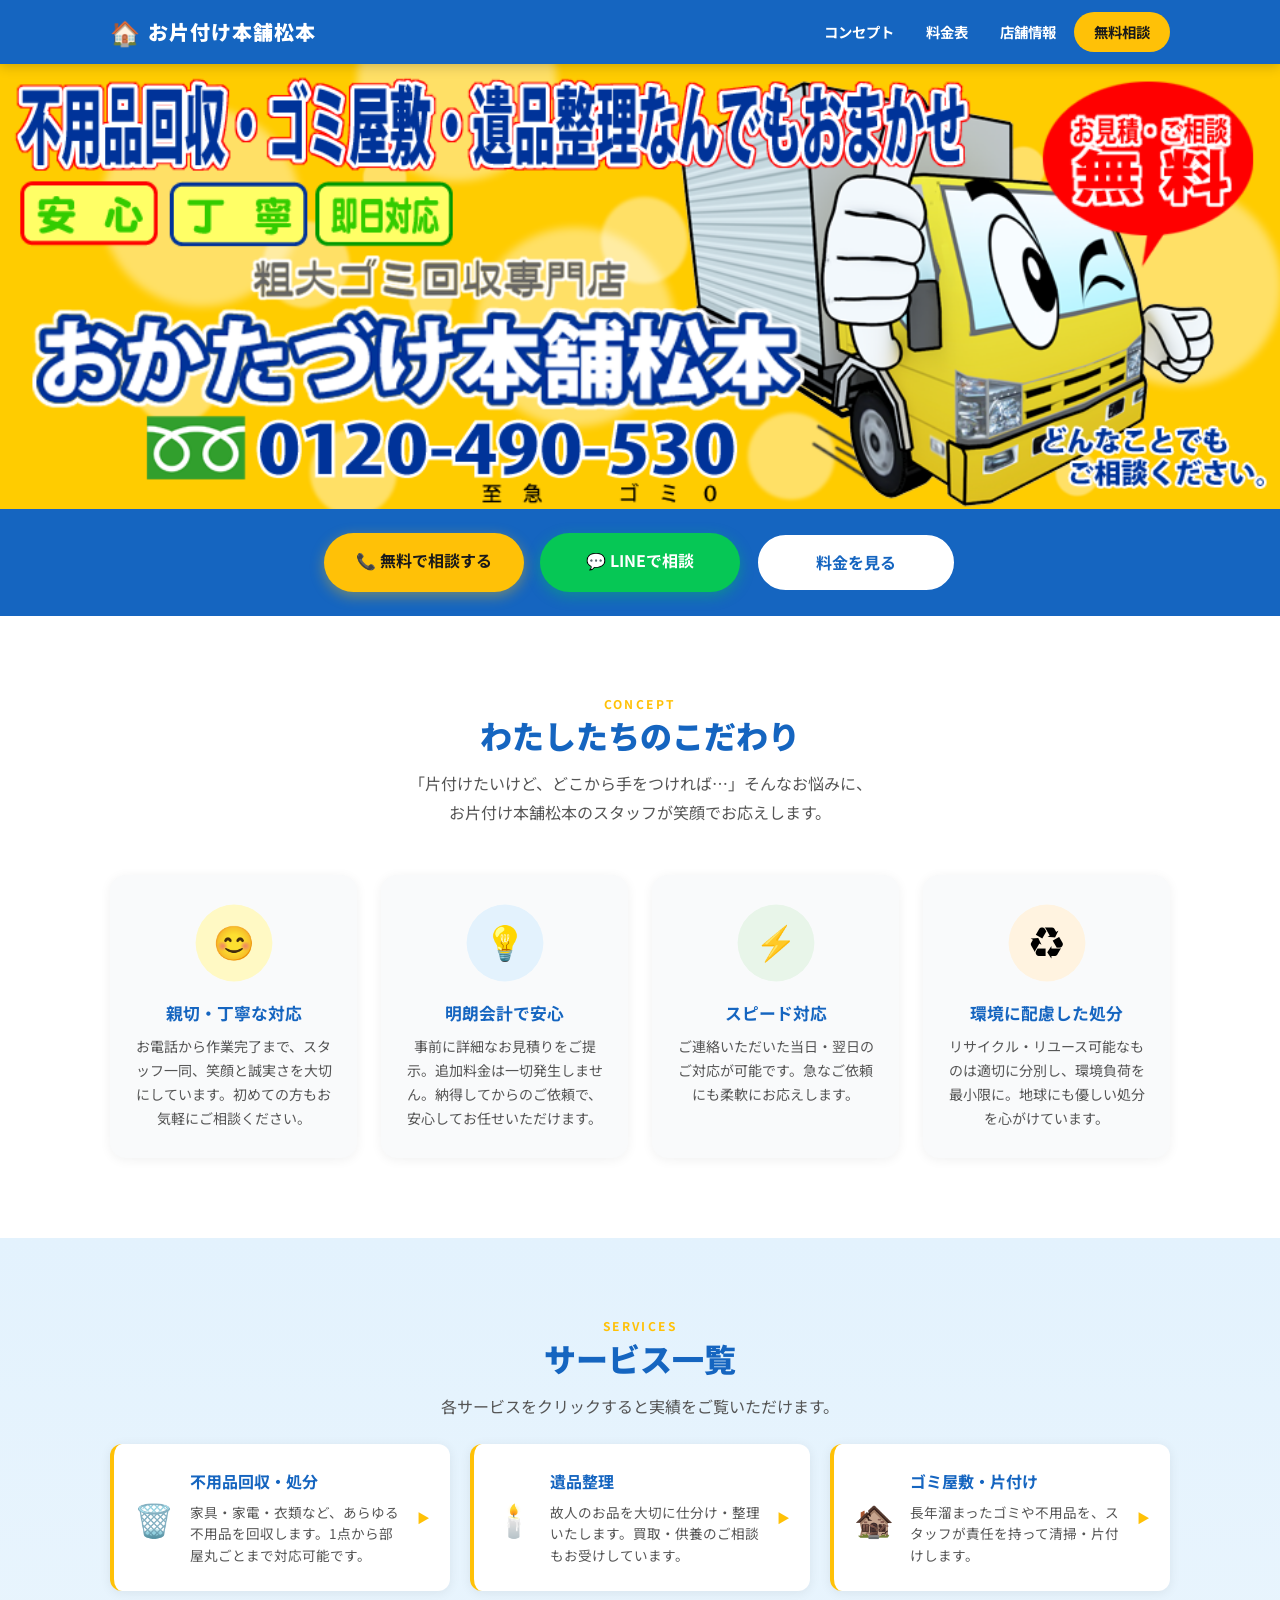
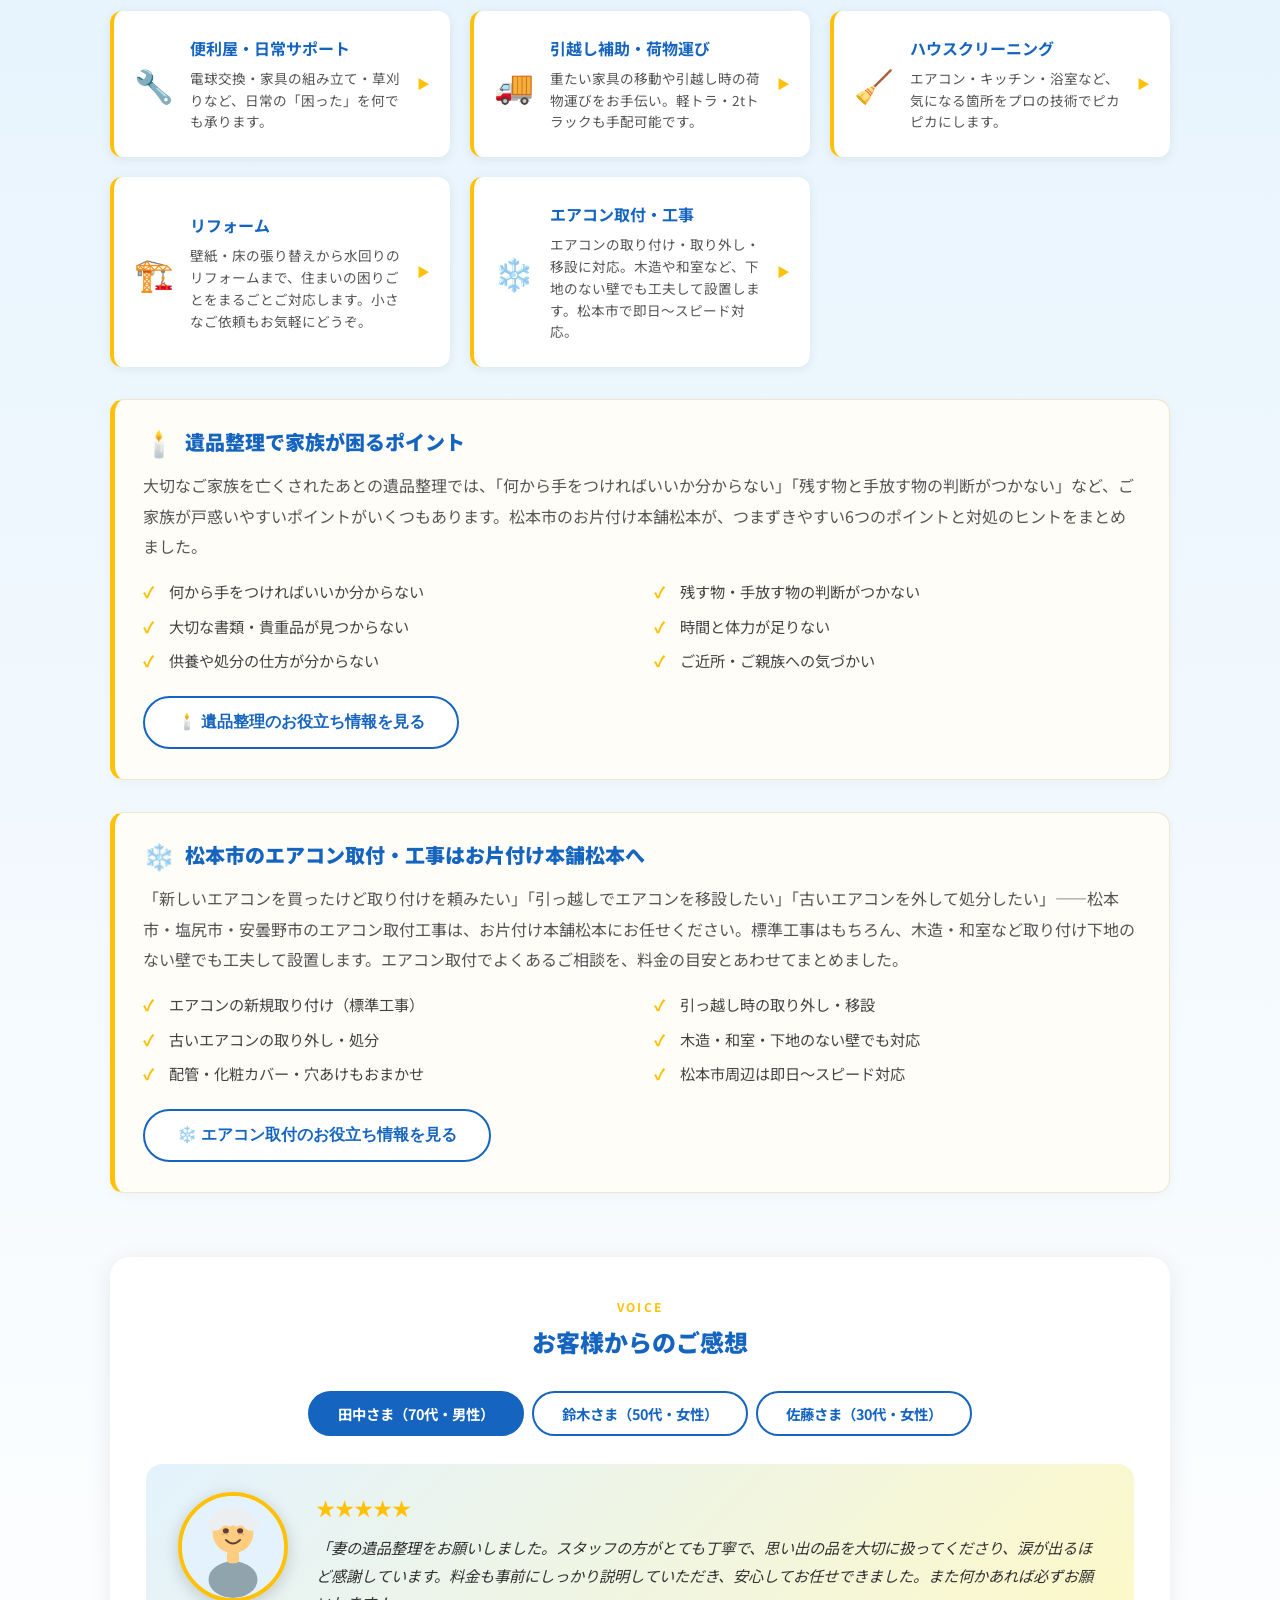
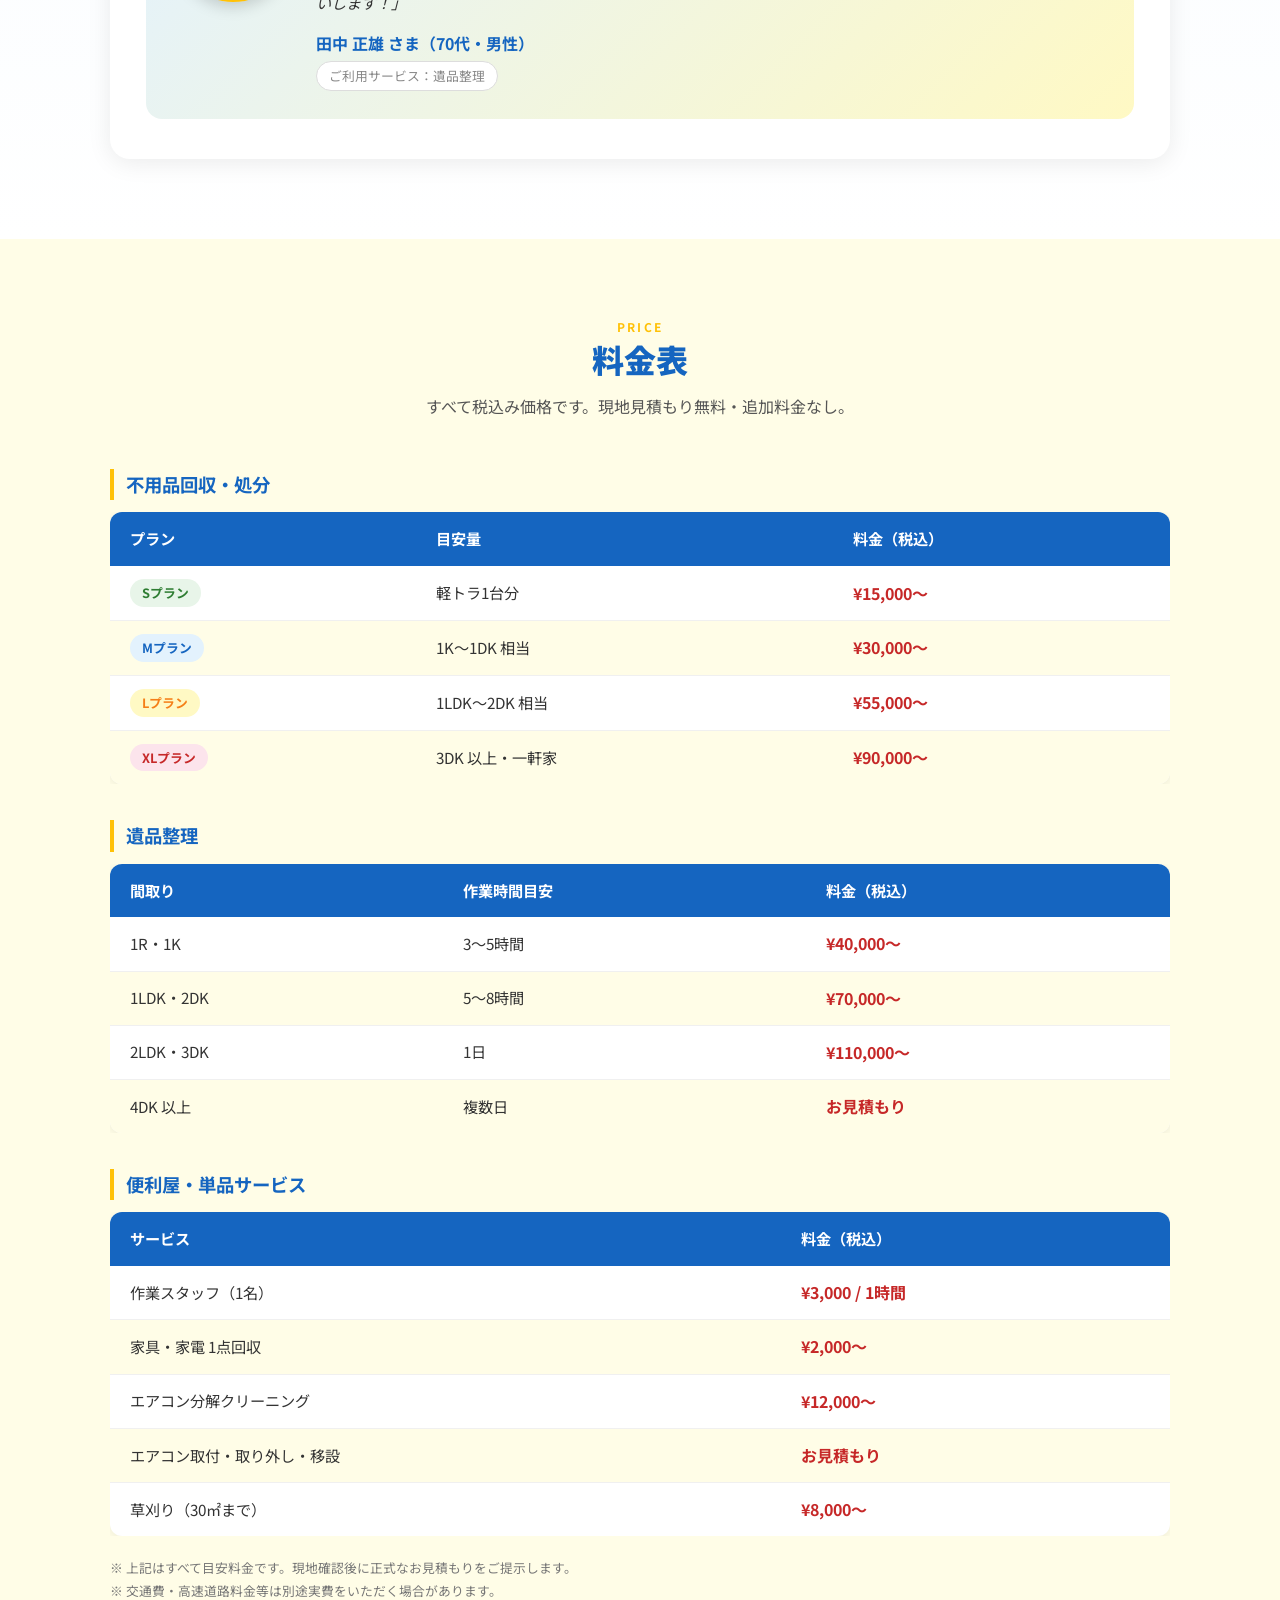
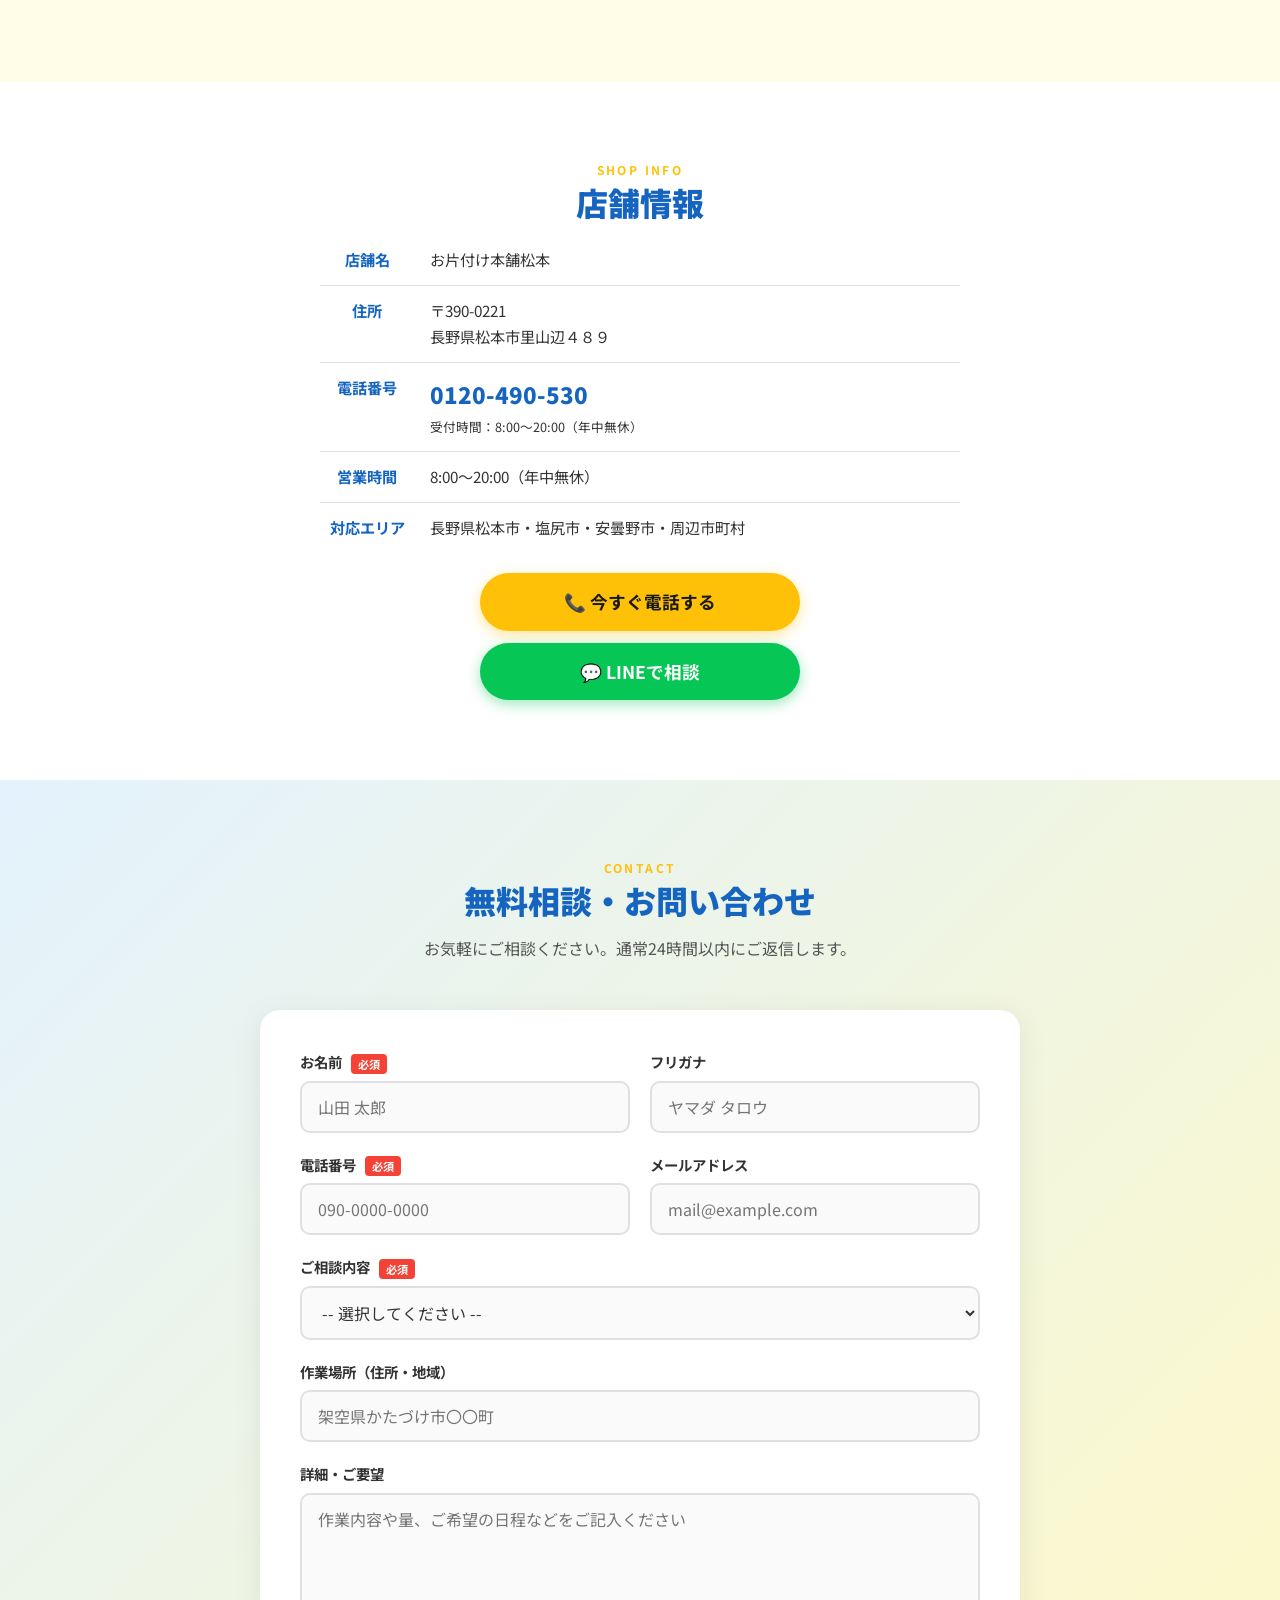
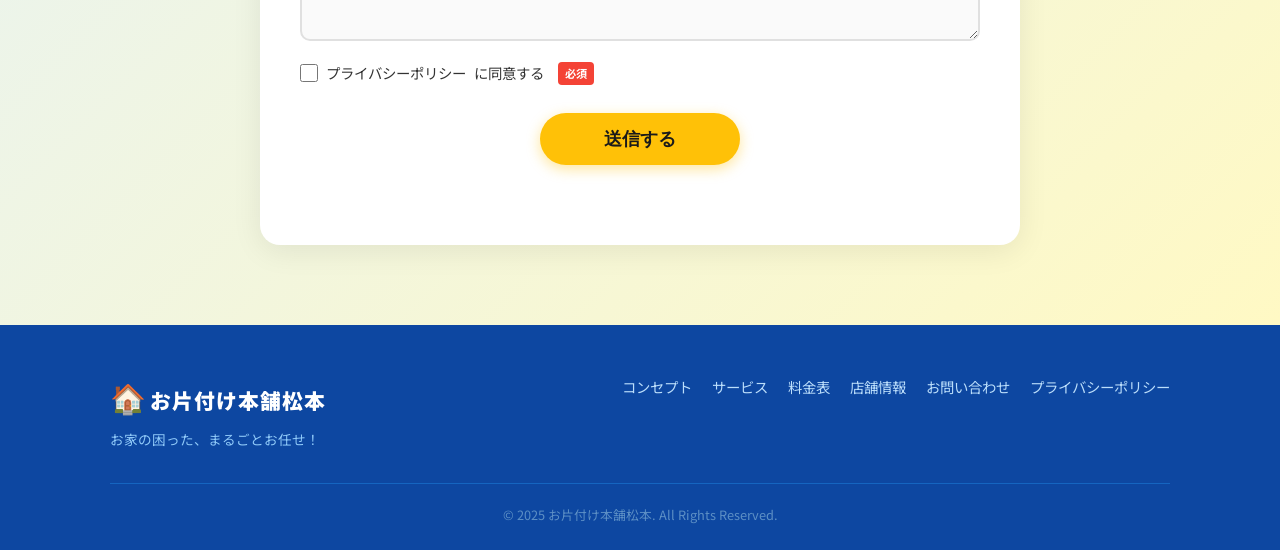
==== commit ff44587a: "エアコン取付・工事のSEO記事とサービスを追加 - 「エアコン取付・工事」を独立サービスとして新設（サービスカード・SEOティーザー・お役立ち記事） - 実績ギャラリーに aircon カテゴリを新設" ====
--- a/index.html
+++ b/index.html
@@ -5,9 +5,9 @@
   <meta name="viewport" content="width=device-width, initial-scale=1.0" />
 
   <!-- ===== SEO 基本メタ ===== -->
-  <title>お片付け本舗松本｜松本市の不用品回収・遺品整理・ゴミ屋敷片付け・リフォーム 0120-490-530</title>
-  <meta name="description" content="長野県松本市の不用品回収・遺品整理・ゴミ屋敷片付け・便利屋・ハウスクリーニング・リフォームならお片付け本舗松本にお任せ！即日対応・明朗会計・無料見積もり。0120-490-530へお気軽にどうぞ。松本市・塩尻市・安曇野市対応。" />
-  <meta name="keywords" content="不用品回収 松本市,遺品整理 松本市,ゴミ屋敷 片付け 松本,便利屋 松本,ハウスクリーニング 松本,リフォーム 松本,不用品処分 長野県,粗大ゴミ 松本,お片付け本舗松本" />
+  <title>お片付け本舗松本｜松本市の不用品回収・遺品整理・ゴミ屋敷片付け・エアコン取付 0120-490-530</title>
+  <meta name="description" content="長野県松本市の不用品回収・遺品整理・ゴミ屋敷片付け・便利屋・ハウスクリーニング・リフォーム・エアコン取付ならお片付け本舗松本にお任せ！即日対応・明朗会計・無料見積もり。0120-490-530へお気軽にどうぞ。松本市・塩尻市・安曇野市対応。" />
+  <meta name="keywords" content="不用品回収 松本市,遺品整理 松本市,ゴミ屋敷 片付け 松本,便利屋 松本,ハウスクリーニング 松本,リフォーム 松本,エアコン取付 松本市,エアコン工事 松本,エアコン 移設 松本,不用品処分 長野県,粗大ゴミ 松本,お片付け本舗松本" />
   <meta name="robots" content="index, follow" />
   <meta name="author" content="お片付け本舗松本" />
   <link rel="canonical" href="https://okataduke-matsumoto.com/" />
@@ -56,7 +56,7 @@
     "priceRange": "¥¥",
     "image": "https://okataduke-matsumoto.com/images/image-1780885505941.png",
     "areaServed": ["松本市","塩尻市","安曇野市"],
-    "serviceType": ["不用品回収","遺品整理","ゴミ屋敷片付け","便利屋","ハウスクリーニング","リフォーム"],
+    "serviceType": ["不用品回収","遺品整理","ゴミ屋敷片付け","便利屋","ハウスクリーニング","リフォーム","エアコン取付・工事"],
     "hasMap": "https://maps.google.com/?q=長野県松本市里山辺489"
   }
   </script>
@@ -314,6 +314,14 @@
           </div>
           <span class="service-arrow">▶</span>
         </div>
+        <div class="service-item" data-service="aircon" role="button" tabindex="0">
+          <span class="service-icon">❄️</span>
+          <div>
+            <h3>エアコン取付・工事</h3>
+            <p>エアコンの取り付け・取り外し・移設に対応。木造や和室など、下地のない壁でも工夫して設置します。松本市で即日〜スピード対応。</p>
+          </div>
+          <span class="service-arrow">▶</span>
+        </div>
       </div>
 
       <!-- ========== 遺品整理お役立ち情報（導入・常時表示／SEO用） ========== -->
@@ -335,6 +343,28 @@
         </ul>
         <button type="button" class="btn btn-secondary ihin-teaser-btn" data-open-service="ihin">
           🕯️ 遺品整理のお役立ち情報を見る
+        </button>
+      </div>
+
+      <!-- ========== エアコン取付・工事お役立ち情報（導入・常時表示／SEO用） ========== -->
+      <div class="ihin-teaser">
+        <div class="ihin-teaser-head">
+          <span class="ihin-teaser-icon">❄️</span>
+          <h3>松本市のエアコン取付・工事はお片付け本舗松本へ</h3>
+        </div>
+        <p class="ihin-teaser-lead">
+          「新しいエアコンを買ったけど取り付けを頼みたい」「引っ越しでエアコンを移設したい」「古いエアコンを外して処分したい」——松本市・塩尻市・安曇野市のエアコン取付工事は、お片付け本舗松本にお任せください。標準工事はもちろん、木造・和室など取り付け下地のない壁でも工夫して設置します。エアコン取付でよくあるご相談を、料金の目安とあわせてまとめました。
+        </p>
+        <ul class="ihin-teaser-list">
+          <li>エアコンの新規取り付け（標準工事）</li>
+          <li>引っ越し時の取り外し・移設</li>
+          <li>古いエアコンの取り外し・処分</li>
+          <li>木造・和室・下地のない壁でも対応</li>
+          <li>配管・化粧カバー・穴あけもおまかせ</li>
+          <li>松本市周辺は即日〜スピード対応</li>
+        </ul>
+        <button type="button" class="btn btn-secondary ihin-teaser-btn" data-open-service="aircon">
+          ❄️ エアコン取付のお役立ち情報を見る
         </button>
       </div>
 
@@ -565,6 +595,76 @@
     </div>
   </div>
 
+  <!-- ========== モーダル内お役立ち情報：エアコン取付（SEOのためDOMに配置。JSで複製して表示） ========== -->
+  <div id="info-aircon" class="service-info" hidden>
+    <div class="ihin-info">
+      <figure class="ihin-info-figure">
+        <img src="images/jisseki/aircon1-after.jpg" width="640" height="480" loading="lazy"
+             alt="松本市の洋室にエアコンをすっきり取り付けた施工後の様子" />
+        <figcaption class="ihin-info-cap">松本市内でのエアコン取付。お部屋になじむよう、すっきり仕上げます。</figcaption>
+      </figure>
+
+      <p class="ihin-info-lead">
+        エアコンは「買って終わり」ではなく、正しく取り付けてはじめて本来の力を発揮します。お片付け本舗松本では、松本市・塩尻市・安曇野市を中心に、エアコンの取り付け・取り外し・移設をまるごとお引き受けしています。ここでは、ご依頼の前に知っておくと安心なポイントを、分かりやすくまとめました。
+      </p>
+
+      <ul class="ihin-points">
+        <li class="ihin-point">
+          <span class="ihin-point-num">1</span>
+          <div>
+            <h3>エアコン取付ってどんな作業をするの？</h3>
+            <p>取り付けは、室内機を壁に固定し、壁に配管用の穴（貫通穴）をあけて、室外機とつなぐ配管・配線を通す作業です。最後に「真空引き」という空気やゴミを抜く作業をして、試運転で冷暖房がきちんと効くか確認します。この一連の流れが「標準工事」です。お片付け本舗松本ではこの標準工事をまるっと対応します。</p>
+          </div>
+        </li>
+        <li class="ihin-point">
+          <span class="ihin-point-num">2</span>
+          <div>
+            <h3>木造・和室・下地のない壁でも取り付けOK</h3>
+            <p>古いお家や和室では、エアコンを固定できる下地（丈夫な壁の芯）がないことがあります。そんなときも、取り付け用の板や棚を造作して、しっかり固定できるように工夫します。「うちは木造だけど付けられる？」というお悩みも、まずはご相談ください。実際に、お客様自作の棚を活かして設置した事例もあります（下の実績をご覧ください）。</p>
+          </div>
+        </li>
+        <li class="ihin-point">
+          <span class="ihin-point-num">3</span>
+          <div>
+            <h3>追加費用になりやすいポイント</h3>
+            <p>配管を長く延ばす場合、外の配管を隠す「化粧カバー」を付ける場合、コンセントの形が合わずに交換が必要な場合などは、標準工事に追加の費用がかかることがあります。現地でしっかり確認し、作業前にお見積もりをご提示するので、後から高額になる心配はありません。</p>
+          </div>
+        </li>
+        <li class="ihin-point">
+          <span class="ihin-point-num">4</span>
+          <div>
+            <h3>取り外し・移設・処分もまとめて</h3>
+            <p>引っ越しでエアコンを外して新居に付け直したい、古いエアコンを外して処分したい、といったご依頼もお任せください。取り外しから運搬、取り付け、不要になった本体の回収・処分まで、一括で対応できます。別々の業者に頼む手間がかかりません。</p>
+          </div>
+        </li>
+        <li class="ihin-point">
+          <span class="ihin-point-num">5</span>
+          <div>
+            <h3>取り付けは「暑くなる前」がおすすめ</h3>
+            <p>6〜8月の真夏はエアコン工事がいちばん混み合う時期です。「いざ使おうとしたら付いていなかった」とならないよう、春先など早めのご相談がおすすめです。もちろん、急いで付けたいというご相談にも、できる限りスピーディーに対応します。</p>
+          </div>
+        </li>
+        <li class="ihin-point">
+          <span class="ihin-point-num">6</span>
+          <div>
+            <h3>松本市周辺、まずは無料でご相談を</h3>
+            <p>「1台だけ付けたい」「見積もりだけ知りたい」といった小さなご相談も大歓迎です。松本市・塩尻市・安曇野市を中心に、お電話・LINEでお気軽にどうぞ。写真を送っていただければ、おおよその内容もお伝えできます。</p>
+          </div>
+        </li>
+      </ul>
+
+      <div class="ihin-cta">
+        <p>
+          エアコンの取り付け・取り外し・移設のことなら、松本市のお片付け本舗松本へ。現地見積もり無料・明朗会計で、追加料金の心配なく安心してお任せいただけます。「まず相談だけ」でも大歓迎です！
+        </p>
+        <div class="ihin-cta-btns">
+          <a href="tel:0120490530" class="btn btn-primary">📞 無料で相談する</a>
+          <a href="https://line.me/R/ti/p/@371yrdnm" class="btn btn-line" target="_blank" rel="noopener">💬 LINEで相談</a>
+        </div>
+      </div>
+    </div>
+  </div>
+
   <!-- ========== 料金表 ========== -->
   <section class="price" id="price">
     <div class="container">
@@ -641,6 +741,7 @@
             <tr><td>作業スタッフ（1名）</td><td class="price-val">¥3,000 / 1時間</td></tr>
             <tr><td>家具・家電 1点回収</td><td class="price-val">¥2,000〜</td></tr>
             <tr><td>エアコン分解クリーニング</td><td class="price-val">¥12,000〜</td></tr>
+            <tr><td>エアコン取付・取り外し・移設</td><td class="price-val">お見積もり</td></tr>
             <tr><td>草刈り（30㎡まで）</td><td class="price-val">¥8,000〜</td></tr>
           </tbody>
         </table>
@@ -741,6 +842,7 @@
               <option value="benriya">便利屋サービス</option>
               <option value="hikkoshi">引越し補助</option>
               <option value="cleaning">ハウスクリーニング</option>
+              <option value="aircon">エアコン取付・工事</option>
               <option value="other">その他</option>
             </select>
           </div>
@@ -791,6 +893,6 @@
     </div>
   </footer>
 
-  <script src="js/main.js?v=6"></script>
+  <script src="js/main.js?v=7"></script>
 </body>
 </html>
